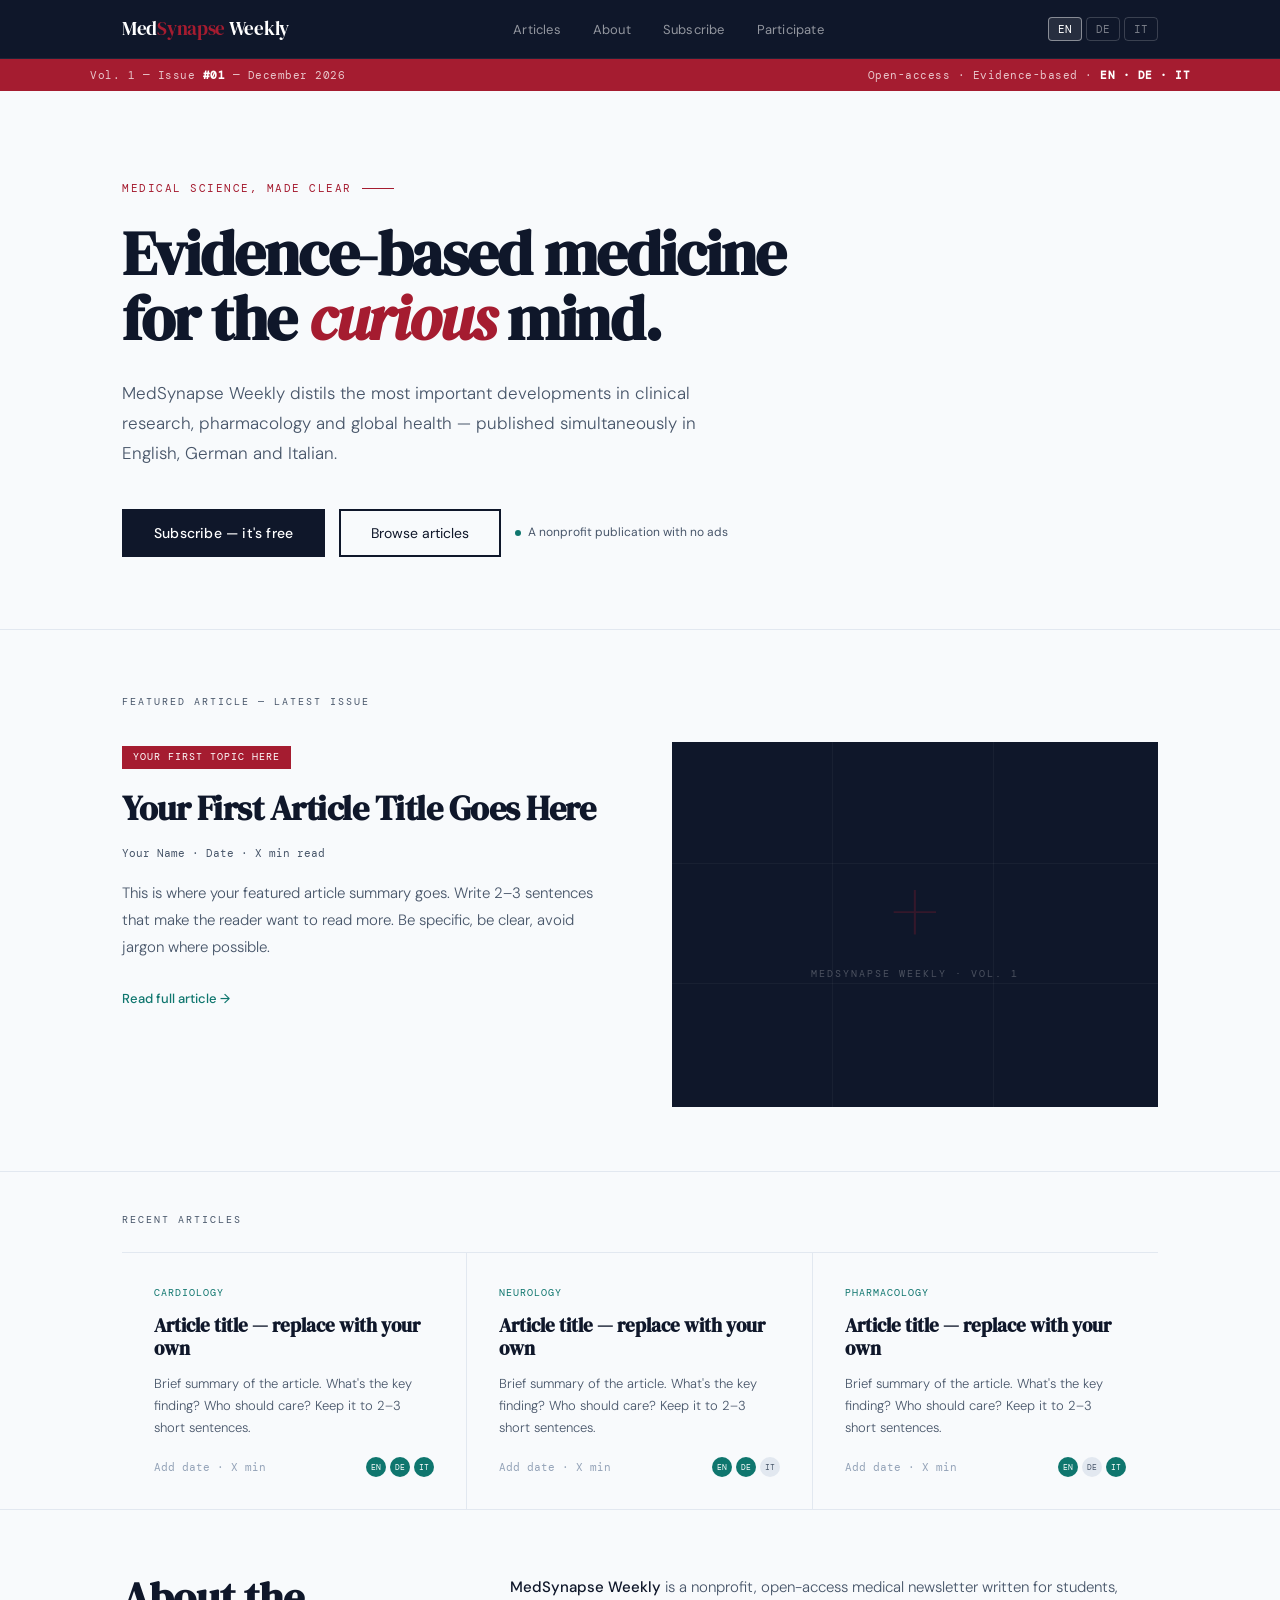
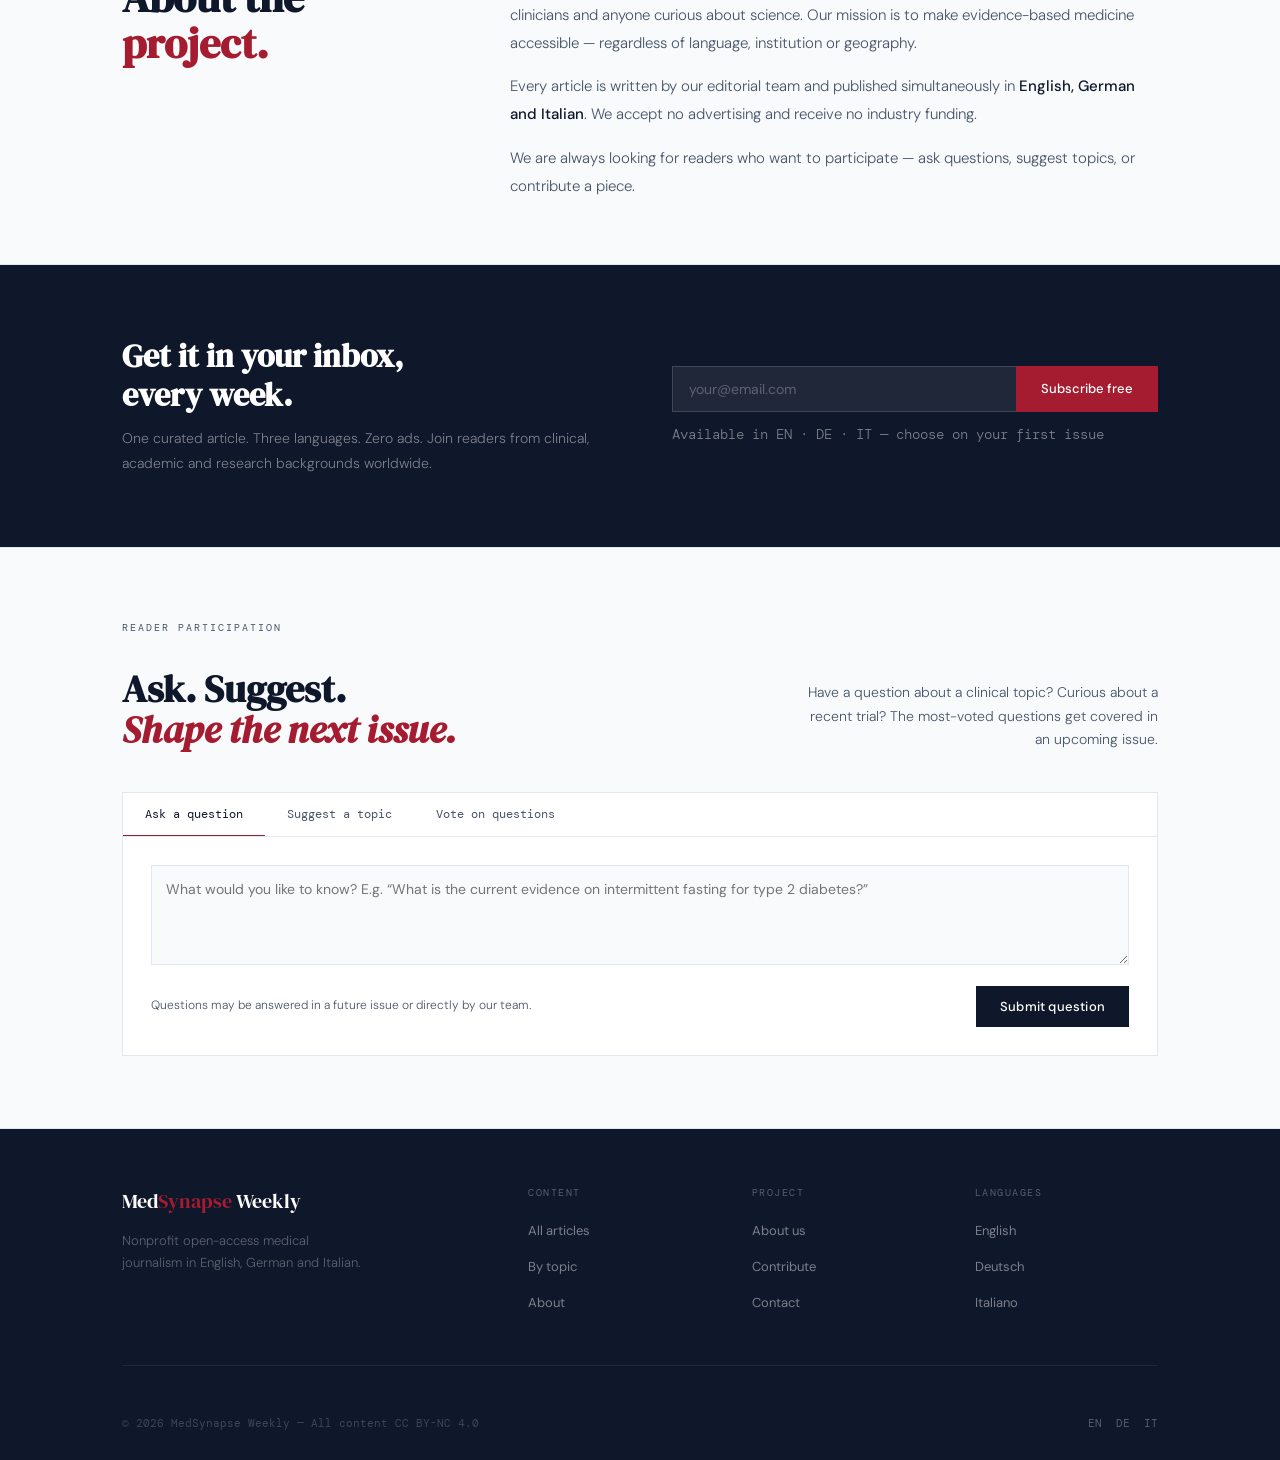
==== index.html @ 088abda3 "Add files via upload" ====
<!DOCTYPE html>
<html lang="en">
<head>
  <meta charset="UTF-8" />
  <meta name="viewport" content="width=device-width, initial-scale=1.0" />
  <meta name="description" content="MedSynapse Weekly — open-access medical newsletter in English, German and Italian." />
  <title>MedSynapse Weekly</title>
  <link rel="preconnect" href="https://fonts.googleapis.com" />
  <link rel="preconnect" href="https://fonts.gstatic.com" crossorigin />
  <link href="https://fonts.googleapis.com/css2?family=DM+Serif+Display:ital@0;1&family=DM+Sans:opsz,wght@9..40,300;9..40,400;9..40,500&family=DM+Mono:wght@400;500&display=swap" rel="stylesheet" />
  <style>
    /* ── RESET & TOKENS ── */
    *, *::before, *::after { box-sizing: border-box; margin: 0; padding: 0; }
    :root {
      --red:      #A51C30;
      --red-dark: #7d1424;
      --navy:     #0F172A;
      --navy2:    #1e293b;
      --slate:    #475569;
      --off:      #F8FAFC;
      --border:   #E2E8F0;
      --teal:     #0F766E;
      --teal2:    #0d9488;
      --mono:     'DM Mono', monospace;
      --serif:    'DM Serif Display', Georgia, serif;
      --sans:     'DM Sans', system-ui, sans-serif;
    }
    html { scroll-behavior: smooth; }
    body {
      font-family: var(--sans);
      background: var(--off);
      color: var(--navy);
      font-size: 16px;
      line-height: 1.65;
      -webkit-font-smoothing: antialiased;
    }
    a { color: inherit; text-decoration: none; }
    img { display: block; max-width: 100%; }
    button { font-family: var(--sans); cursor: pointer; }

    /* ── UTILITIES ── */
    .mono { font-family: var(--mono); }
    .container { max-width: 1100px; margin: 0 auto; padding: 0 2rem; }
    .section-label {
      font-family: var(--mono);
      font-size: 10px;
      letter-spacing: 2px;
      text-transform: uppercase;
      color: var(--slate);
      margin-bottom: 2rem;
    }
    .sr-only {
      position: absolute; width: 1px; height: 1px;
      overflow: hidden; clip: rect(0,0,0,0);
    }

    /* ── NAVIGATION ── */
    .nav {
      background: var(--navy);
      position: sticky;
      top: 0;
      z-index: 200;
      border-bottom: 1px solid rgba(255,255,255,0.06);
    }
    .nav-inner {
      display: flex;
      align-items: center;
      justify-content: space-between;
      height: 58px;
      max-width: 1100px;
      margin: 0 auto;
      padding: 0 2rem;
      gap: 1.5rem;
    }
    .logo {
      font-family: var(--serif);
      font-size: 19px;
      color: #fff;
      white-space: nowrap;
      letter-spacing: -0.3px;
    }
    .logo span { color: var(--red); }
    .nav-links {
      display: flex;
      list-style: none;
      gap: 2rem;
      flex: 1;
      justify-content: center;
    }
    .nav-links a {
      color: rgba(255,255,255,0.55);
      font-size: 13px;
      letter-spacing: 0.2px;
      transition: color 0.15s;
    }
    .nav-links a:hover { color: #fff; }
    .lang-switcher { display: flex; gap: 4px; }
    .lang-btn {
      background: transparent;
      border: 1px solid rgba(255,255,255,0.18);
      color: rgba(255,255,255,0.45);
      font-family: var(--mono);
      font-size: 11px;
      padding: 4px 9px;
      border-radius: 4px;
      transition: all 0.15s;
    }
    .lang-btn:hover, .lang-btn.active {
      background: rgba(255,255,255,0.1);
      border-color: rgba(255,255,255,0.45);
      color: #fff;
    }
    /* mobile menu toggle */
    .nav-toggle {
      display: none;
      background: transparent;
      border: none;
      width: 28px;
      height: 28px;
      flex-direction: column;
      justify-content: center;
      gap: 5px;
      padding: 0;
    }
    .nav-toggle span {
      display: block;
      width: 100%;
      height: 1.5px;
      background: rgba(255,255,255,0.7);
      border-radius: 1px;
      transition: all 0.2s;
    }

    /* ── ISSUE BAR ── */
    .issue-bar {
      background: var(--red);
      padding: 7px 2rem;
    }
    .issue-bar-inner {
      max-width: 1100px;
      margin: 0 auto;
      display: flex;
      align-items: center;
      justify-content: space-between;
      flex-wrap: wrap;
      gap: 4px;
    }
    .issue-bar span {
      font-family: var(--mono);
      font-size: 11px;
      color: rgba(255,255,255,0.75);
      letter-spacing: 0.5px;
    }
    .issue-bar strong { color: #fff; }

    /* ── HERO ── */
    .hero {
      padding: 5.5rem 0 4.5rem;
      border-bottom: 1px solid var(--border);
    }
    .hero-kicker {
      font-family: var(--mono);
      font-size: 11px;
      letter-spacing: 1.5px;
      text-transform: uppercase;
      color: var(--red);
      margin-bottom: 1.5rem;
      display: flex;
      align-items: center;
      gap: 10px;
    }
    .hero-kicker::after {
      content: '';
      display: inline-block;
      width: 32px;
      height: 1px;
      background: var(--red);
    }
    .hero h1 {
      font-family: var(--serif);
      font-size: clamp(40px, 5.5vw, 62px);
      line-height: 1.05;
      letter-spacing: -1.5px;
      color: var(--navy);
      max-width: 780px;
      margin-bottom: 1.75rem;
    }
    .hero h1 em { color: var(--red); font-style: italic; }
    .hero-sub {
      font-size: 17px;
      color: var(--slate);
      max-width: 580px;
      line-height: 1.75;
      font-weight: 300;
      margin-bottom: 2.5rem;
    }
    .hero-actions {
      display: flex;
      align-items: center;
      gap: 14px;
      flex-wrap: wrap;
    }
    .btn-primary {
      background: var(--navy);
      color: #fff;
      border: 2px solid var(--navy);
      padding: 13px 30px;
      font-size: 14px;
      font-weight: 500;
      letter-spacing: 0.2px;
      transition: background 0.15s, border-color 0.15s;
      border-radius: 0;
    }
    .btn-primary:hover { background: var(--navy2); border-color: var(--navy2); }
    .btn-ghost {
      background: transparent;
      color: var(--navy);
      border: 2px solid var(--navy);
      padding: 13px 30px;
      font-size: 14px;
      font-weight: 400;
      transition: all 0.15s;
      border-radius: 0;
    }
    .btn-ghost:hover { background: var(--navy); color: #fff; }
    .hero-stat {
      font-size: 12px;
      color: var(--slate);
      display: flex;
      align-items: center;
      gap: 7px;
    }
    .dot {
      width: 6px; height: 6px;
      border-radius: 50%;
      background: var(--teal);
      display: inline-block;
      flex-shrink: 0;
    }

    /* ── FEATURED ARTICLE ── */
    .featured-section {
      padding: 4rem 0;
      border-bottom: 1px solid var(--border);
    }
    .featured-grid {
      display: grid;
      grid-template-columns: 1fr 1fr;
      gap: 4rem;
      align-items: start;
    }
    .featured-tag {
      display: inline-block;
      background: var(--red);
      color: #fff;
      font-family: var(--mono);
      font-size: 10px;
      letter-spacing: 1px;
      text-transform: uppercase;
      padding: 3px 11px;
      margin-bottom: 1.25rem;
    }
    .featured-grid h2 {
      font-family: var(--serif);
      font-size: clamp(24px, 3vw, 34px);
      line-height: 1.15;
      letter-spacing: -0.5px;
      color: var(--navy);
      margin-bottom: 1rem;
    }
    .article-meta {
      font-family: var(--mono);
      font-size: 11px;
      color: var(--slate);
      margin-bottom: 1.1rem;
    }
    .article-excerpt {
      font-size: 15px;
      color: var(--slate);
      line-height: 1.8;
      font-weight: 300;
      margin-bottom: 1.5rem;
    }
    .read-link {
      color: var(--teal);
      font-size: 13px;
      font-weight: 500;
      display: inline-flex;
      align-items: center;
      gap: 6px;
      transition: gap 0.15s;
    }
    .read-link:hover { gap: 10px; }
    .featured-visual {
      background: var(--navy);
      aspect-ratio: 4 / 3;
      display: flex;
      align-items: center;
      justify-content: center;
      position: relative;
      overflow: hidden;
    }
    .featured-visual-grid-line {
      position: absolute;
      background: rgba(255,255,255,0.04);
    }
    .featured-visual-icon {
      font-family: var(--serif);
      font-size: 88px;
      color: rgba(165,28,48,0.25);
      line-height: 1;
      position: relative;
      z-index: 1;
      text-align: center;
    }
    .featured-visual-label {
      font-family: var(--mono);
      font-size: 10px;
      color: rgba(255,255,255,0.25);
      letter-spacing: 2px;
      text-transform: uppercase;
      text-align: center;
      margin-top: 0.75rem;
      position: relative;
      z-index: 1;
    }

    /* ── ARTICLE GRID ── */
    .articles-section {
      border-bottom: 1px solid var(--border);
    }
    .articles-section-header {
      padding: 2.5rem 0 1.5rem;
      border-bottom: 1px solid var(--border);
    }
    .articles-grid {
      display: grid;
      grid-template-columns: repeat(3, 1fr);
    }
    .article-card {
      padding: 2rem;
      border-right: 1px solid var(--border);
      border-bottom: 1px solid var(--border);
      transition: background 0.15s;
    }
    .article-card:nth-child(3n) { border-right: none; }
    .article-card:nth-last-child(-n+3) { border-bottom: none; }
    .article-card:hover { background: #fff; }
    .card-tag {
      font-family: var(--mono);
      font-size: 10px;
      letter-spacing: 1px;
      text-transform: uppercase;
      color: var(--teal);
      margin-bottom: 0.75rem;
    }
    .card-title {
      font-family: var(--serif);
      font-size: 19px;
      line-height: 1.25;
      color: var(--navy);
      margin-bottom: 0.75rem;
    }
    .card-excerpt {
      font-size: 13px;
      color: var(--slate);
      line-height: 1.7;
      font-weight: 300;
      margin-bottom: 1.1rem;
    }
    .card-footer {
      display: flex;
      justify-content: space-between;
      align-items: center;
    }
    .card-date {
      font-family: var(--mono);
      font-size: 11px;
      color: #94a3b8;
    }
    .lang-pips { display: flex; gap: 4px; }
    .pip {
      width: 20px; height: 20px;
      border-radius: 50%;
      background: var(--border);
      display: flex;
      align-items: center;
      justify-content: center;
      font-family: var(--mono);
      font-size: 8px;
      color: var(--slate);
    }
    .pip.on { background: var(--teal); color: #fff; }

    /* ── ABOUT STRIP ── */
    .about-section {
      padding: 4rem 0;
      border-bottom: 1px solid var(--border);
    }
    .about-grid {
      display: grid;
      grid-template-columns: 1fr 2fr;
      gap: 4rem;
      align-items: start;
    }
    .about-heading {
      font-family: var(--serif);
      font-size: clamp(28px, 3.5vw, 42px);
      line-height: 1.1;
      color: var(--navy);
    }
    .about-heading span { color: var(--red); display: block; }
    .about-body p {
      font-size: 15px;
      color: var(--slate);
      line-height: 1.85;
      font-weight: 300;
      margin-bottom: 1rem;
    }
    .about-body p:last-child { margin-bottom: 0; }
    .about-body strong { color: var(--navy); font-weight: 500; }

    /* ── SUBSCRIBE ── */
    .subscribe-section {
      background: var(--navy);
      padding: 4.5rem 0;
      border-bottom: 1px solid var(--border);
    }
    .subscribe-grid {
      display: grid;
      grid-template-columns: 1fr 1fr;
      gap: 4rem;
      align-items: center;
    }
    .subscribe-section h3 {
      font-family: var(--serif);
      font-size: clamp(24px, 3vw, 32px);
      color: #fff;
      line-height: 1.2;
      margin-bottom: 0.75rem;
    }
    .subscribe-section p {
      font-size: 14px;
      color: rgba(255,255,255,0.45);
      font-weight: 300;
      line-height: 1.75;
    }
    .sub-form { display: flex; }
    .sub-input {
      flex: 1;
      padding: 13px 16px;
      background: rgba(255,255,255,0.07);
      border: 1px solid rgba(255,255,255,0.15);
      border-right: none;
      color: #fff;
      font-family: var(--sans);
      font-size: 14px;
      outline: none;
      border-radius: 0;
      transition: border-color 0.15s;
    }
    .sub-input::placeholder { color: rgba(255,255,255,0.28); }
    .sub-input:focus { border-color: rgba(255,255,255,0.4); }
    .sub-btn {
      background: var(--red);
      border: 1px solid var(--red);
      color: #fff;
      padding: 13px 24px;
      font-size: 13px;
      font-weight: 500;
      white-space: nowrap;
      transition: background 0.15s;
      border-radius: 0;
    }
    .sub-btn:hover { background: var(--red-dark); border-color: var(--red-dark); }
    .sub-note {
      margin-top: 10px;
      font-family: var(--mono);
      font-size: 11px;
      color: rgba(255,255,255,0.28);
    }

    /* ── AMA SECTION ── */
    .ama-section {
      padding: 4.5rem 0;
      border-bottom: 1px solid var(--border);
    }
    .ama-header {
      display: flex;
      justify-content: space-between;
      align-items: flex-end;
      margin-bottom: 2.5rem;
      gap: 2rem;
      flex-wrap: wrap;
    }
    .ama-heading {
      font-family: var(--serif);
      font-size: clamp(28px, 3.5vw, 38px);
      line-height: 1.1;
      color: var(--navy);
    }
    .ama-heading span { color: var(--red); font-style: italic; }
    .ama-sub {
      font-size: 14px;
      color: var(--slate);
      max-width: 360px;
      font-weight: 300;
      line-height: 1.7;
      text-align: right;
    }
    .ama-box {
      border: 1px solid var(--border);
      background: #fff;
    }
    .ama-tabs {
      display: flex;
      border-bottom: 1px solid var(--border);
      overflow-x: auto;
    }
    .ama-tab {
      background: transparent;
      border: none;
      border-bottom: 2px solid transparent;
      padding: 13px 22px;
      font-family: var(--mono);
      font-size: 12px;
      color: var(--slate);
      cursor: pointer;
      white-space: nowrap;
      margin-bottom: -1px;
      transition: all 0.15s;
    }
    .ama-tab:hover { color: var(--navy); }
    .ama-tab.active { color: var(--navy); border-bottom-color: var(--red); }
    .ama-panel { display: none; padding: 1.75rem; }
    .ama-panel.active { display: block; }
    .ama-textarea {
      width: 100%;
      min-height: 100px;
      padding: 12px 14px;
      font-family: var(--sans);
      font-size: 14px;
      color: var(--navy);
      background: var(--off);
      border: 1px solid var(--border);
      resize: vertical;
      outline: none;
      line-height: 1.65;
      border-radius: 0;
      transition: border-color 0.15s;
    }
    .ama-textarea:focus { border-color: #94a3b8; }
    .ama-row {
      display: flex;
      justify-content: space-between;
      align-items: center;
      margin-top: 12px;
      gap: 12px;
      flex-wrap: wrap;
    }
    .ama-hint { font-size: 12px; color: var(--slate); font-weight: 300; }
    .questions-list { margin-top: 0; }
    .q-item {
      display: flex;
      gap: 12px;
      padding: 12px 0;
      border-bottom: 1px solid var(--border);
      align-items: flex-start;
    }
    .q-item:last-child { border-bottom: none; }
    .q-quote {
      font-family: var(--serif);
      font-size: 28px;
      color: var(--border);
      line-height: 1;
      flex-shrink: 0;
      margin-top: 2px;
    }
    .q-body { flex: 1; }
    .q-text { font-size: 14px; color: var(--navy); line-height: 1.55; }
    .q-meta { font-family: var(--mono); font-size: 11px; color: #94a3b8; margin-top: 3px; }
    .vote-btn {
      display: flex;
      align-items: center;
      gap: 5px;
      font-family: var(--mono);
      font-size: 11px;
      color: var(--slate);
      border: 1px solid var(--border);
      background: transparent;
      padding: 4px 10px;
      flex-shrink: 0;
      transition: all 0.15s;
      border-radius: 0;
    }
    .vote-btn:hover { border-color: var(--teal); color: var(--teal); }
    .vote-btn.voted { border-color: var(--teal); color: var(--teal); background: #f0fdfa; }

    /* ── FOOTER ── */
    footer {
      background: var(--navy);
      padding: 3.5rem 0 1.75rem;
    }
    .footer-grid {
      display: grid;
      grid-template-columns: 2fr 1fr 1fr 1fr;
      gap: 2.5rem;
      margin-bottom: 3rem;
      padding-bottom: 2.5rem;
      border-bottom: 1px solid rgba(255,255,255,0.07);
    }
    .footer-brand {
      font-family: var(--serif);
      font-size: 20px;
      color: #fff;
      margin-bottom: 0.75rem;
    }
    .footer-brand span { color: var(--red); }
    .footer-tagline {
      font-size: 13px;
      color: rgba(255,255,255,0.32);
      font-weight: 300;
      line-height: 1.7;
      max-width: 240px;
    }
    .footer-col-title {
      font-family: var(--mono);
      font-size: 10px;
      letter-spacing: 1.5px;
      text-transform: uppercase;
      color: rgba(255,255,255,0.3);
      margin-bottom: 1rem;
    }
    .footer-links { list-style: none; }
    .footer-links li { margin-bottom: 0.6rem; }
    .footer-links a {
      font-size: 13px;
      color: rgba(255,255,255,0.45);
      transition: color 0.15s;
    }
    .footer-links a:hover { color: #fff; }
    .footer-bottom {
      display: flex;
      justify-content: space-between;
      align-items: center;
      font-family: var(--mono);
      font-size: 11px;
      color: rgba(255,255,255,0.2);
      flex-wrap: wrap;
      gap: 8px;
    }
    .footer-langs { display: flex; gap: 14px; }
    .footer-langs a { color: rgba(255,255,255,0.3); transition: color 0.15s; }
    .footer-langs a:hover { color: #fff; }

    /* ── SUCCESS MESSAGES ── */
    .success-msg {
      display: none;
      font-size: 13px;
      color: var(--teal2);
      margin-top: 8px;
      font-family: var(--mono);
    }

    /* ── RESPONSIVE ── */
    @media (max-width: 860px) {
      .nav-links { display: none; }
      .nav-links.open {
        display: flex;
        flex-direction: column;
        position: absolute;
        top: 58px; left: 0; right: 0;
        background: var(--navy);
        padding: 1.5rem 2rem;
        gap: 1.25rem;
        border-top: 1px solid rgba(255,255,255,0.08);
        z-index: 199;
      }
      .nav-toggle { display: flex; }
      .featured-grid, .subscribe-grid, .about-grid { grid-template-columns: 1fr; gap: 2rem; }
      .featured-visual { aspect-ratio: 16/9; }
      .articles-grid { grid-template-columns: 1fr; }
      .article-card { border-right: none; }
      .article-card:nth-last-child(-n+3) { border-bottom: 1px solid var(--border); }
      .article-card:last-child { border-bottom: none; }
      .footer-grid { grid-template-columns: 1fr 1fr; }
      .ama-sub { text-align: left; max-width: 100%; }
    }
    @media (max-width: 560px) {
      .hero { padding: 3.5rem 0 3rem; }
      .footer-grid { grid-template-columns: 1fr; }
      .sub-form { flex-direction: column; }
      .sub-input { border-right: 1px solid rgba(255,255,255,0.15); border-bottom: none; }
    }
  </style>
</head>
<body>

  <!-- ══ NAV ══ -->
  <nav class="nav" role="navigation" aria-label="Main navigation">
    <div class="nav-inner">
      <a href="/" class="logo" aria-label="MedSynapse Weekly home">Med<span>Synapse</span> Weekly</a>
      <ul class="nav-links" id="nav-links" role="list">
        <li><a href="#articles">Articles</a></li>
        <li><a href="#about">About</a></li>
        <li><a href="#subscribe">Subscribe</a></li>
        <li><a href="#ama">Participate</a></li>
      </ul>
      <div class="lang-switcher" role="group" aria-label="Language selector">
        <button class="lang-btn active" onclick="setLang('en', this)" aria-pressed="true">EN</button>
        <button class="lang-btn" onclick="setLang('de', this)" aria-pressed="false">DE</button>
        <button class="lang-btn" onclick="setLang('it', this)" aria-pressed="false">IT</button>
      </div>
      <button class="nav-toggle" onclick="toggleNav()" aria-label="Toggle menu" aria-expanded="false" id="nav-toggle">
        <span></span><span></span><span></span>
      </button>
    </div>
  </nav>

  <!-- ══ ISSUE BAR ══ -->
  <div class="issue-bar" role="banner">
    <div class="issue-bar-inner">
      <span>Vol. 1 — Issue <strong>#01</strong> — <span id="issue-date">2026</span></span>
      <span>Open-access · Evidence-based · <strong>EN · DE · IT</strong></span>
    </div>
  </div>

  <!-- ══ HERO ══ -->
  <section class="hero">
    <div class="container">
      <p class="hero-kicker mono">Medical science, made clear</p>
      <h1>Evidence-based medicine<br>for the <em>curious</em> mind.</h1>
      <p class="hero-sub">MedSynapse Weekly distils the most important developments in clinical research, pharmacology and global health — published simultaneously in English, German and Italian.</p>
      <div class="hero-actions">
        <button class="btn-primary" onclick="document.getElementById('subscribe').scrollIntoView({behavior:'smooth'})">Subscribe — it's free</button>
        <button class="btn-ghost" onclick="document.getElementById('articles').scrollIntoView({behavior:'smooth'})">Browse articles</button>
        <span class="hero-stat"><span class="dot"></span> A nonprofit publication with no ads</span>
      </div>
    </div>
  </section>

  <!-- ══ FEATURED ARTICLE ══ -->
  <section class="featured-section">
    <div class="container">
      <p class="section-label">Featured article — latest issue</p>
      <div class="featured-grid">
        <div>
          <span class="featured-tag">Your first topic here</span>
          <h2>Your First Article Title Goes Here</h2>
          <p class="article-meta">Your Name · Date · X min read</p>
          <p class="article-excerpt">This is where your featured article summary goes. Write 2–3 sentences that make the reader want to read more. Be specific, be clear, avoid jargon where possible.</p>
          <a href="#" class="read-link">Read full article →</a>
        </div>
        <div class="featured-visual" role="img" aria-label="Featured article illustration">
          <div class="featured-visual-grid-line" style="top:0;left:33%;width:1px;height:100%;"></div>
          <div class="featured-visual-grid-line" style="top:0;left:66%;width:1px;height:100%;"></div>
          <div class="featured-visual-grid-line" style="top:33%;left:0;width:100%;height:1px;"></div>
          <div class="featured-visual-grid-line" style="top:66%;left:0;width:100%;height:1px;"></div>
          <div>
            <div class="featured-visual-icon">+</div>
            <div class="featured-visual-label">MedSynapse Weekly · Vol. 1</div>
          </div>
        </div>
      </div>
    </div>
  </section>

  <!-- ══ ARTICLES GRID ══ -->
  <section class="articles-section" id="articles">
    <div class="container">
      <div class="articles-section-header">
        <p class="section-label" style="margin-bottom:0;">Recent articles</p>
      </div>
    </div>
    <div style="max-width:1100px; margin:0 auto; padding:0 2rem;">
      <div class="articles-grid">

        <article class="article-card">
          <p class="card-tag">Cardiology</p>
          <h3 class="card-title">Article title — replace with your own</h3>
          <p class="card-excerpt">Brief summary of the article. What's the key finding? Who should care? Keep it to 2–3 short sentences.</p>
          <div class="card-footer">
            <span class="card-date mono">Add date · X min</span>
            <div class="lang-pips" aria-label="Available languages">
              <div class="pip on" title="English">EN</div>
              <div class="pip on" title="German">DE</div>
              <div class="pip on" title="Italian">IT</div>
            </div>
          </div>
        </article>

        <article class="article-card">
          <p class="card-tag">Neurology</p>
          <h3 class="card-title">Article title — replace with your own</h3>
          <p class="card-excerpt">Brief summary of the article. What's the key finding? Who should care? Keep it to 2–3 short sentences.</p>
          <div class="card-footer">
            <span class="card-date mono">Add date · X min</span>
            <div class="lang-pips" aria-label="Available languages">
              <div class="pip on" title="English">EN</div>
              <div class="pip on" title="German">DE</div>
              <div class="pip" title="Italian">IT</div>
            </div>
          </div>
        </article>

        <article class="article-card">
          <p class="card-tag">Pharmacology</p>
          <h3 class="card-title">Article title — replace with your own</h3>
          <p class="card-excerpt">Brief summary of the article. What's the key finding? Who should care? Keep it to 2–3 short sentences.</p>
          <div class="card-footer">
            <span class="card-date mono">Add date · X min</span>
            <div class="lang-pips" aria-label="Available languages">
              <div class="pip on" title="English">EN</div>
              <div class="pip" title="German">DE</div>
              <div class="pip on" title="Italian">IT</div>
            </div>
          </div>
        </article>

      </div>
    </div>
  </section>

  <!-- ══ ABOUT ══ -->
  <section class="about-section" id="about">
    <div class="container">
      <div class="about-grid">
        <div>
          <h2 class="about-heading">About the<span>project.</span></h2>
        </div>
        <div class="about-body">
          <p><strong>MedSynapse Weekly</strong> is a nonprofit, open-access medical newsletter written for students, clinicians and anyone curious about science. Our mission is to make evidence-based medicine accessible — regardless of language, institution or geography.</p>
          <p>Every article is written by our editorial team and published simultaneously in <strong>English, German and Italian</strong>. We accept no advertising and receive no industry funding.</p>
          <p>We are always looking for readers who want to participate — ask questions, suggest topics, or contribute a piece.</p>
        </div>
      </div>
    </div>
  </section>

  <!-- ══ SUBSCRIBE ══ -->
  <section class="subscribe-section" id="subscribe">
    <div class="container">
      <div class="subscribe-grid">
        <div>
          <h3>Get it in your inbox,<br>every week.</h3>
          <p>One curated article. Three languages. Zero ads. Join readers from clinical, academic and research backgrounds worldwide.</p>
        </div>
        <div>
          <div class="sub-form">
            <input class="sub-input" type="email" id="sub-email" placeholder="your@email.com" aria-label="Email address" />
            <button class="sub-btn" onclick="handleSubscribe()">Subscribe free</button>
          </div>
          <p class="sub-note" id="sub-note">Available in EN · DE · IT — choose on your first issue</p>
          <p class="success-msg" id="sub-success">✓ Subscribed. Your first issue is on its way.</p>
        </div>
      </div>
    </div>
  </section>

  <!-- ══ AMA SECTION ══ -->
  <section class="ama-section" id="ama">
    <div class="container">
      <div class="ama-header">
        <div>
          <p class="section-label">Reader participation</p>
          <h2 class="ama-heading">Ask. Suggest.<br><span>Shape the next issue.</span></h2>
        </div>
        <p class="ama-sub">Have a question about a clinical topic? Curious about a recent trial? The most-voted questions get covered in an upcoming issue.</p>
      </div>

      <div class="ama-box" role="tabpanel">
        <div class="ama-tabs" role="tablist">
          <button class="ama-tab active" role="tab" aria-selected="true" onclick="switchTab('ask', this)">Ask a question</button>
          <button class="ama-tab" role="tab" aria-selected="false" onclick="switchTab('suggest', this)">Suggest a topic</button>
          <button class="ama-tab" role="tab" aria-selected="false" onclick="switchTab('vote', this)">Vote on questions</button>
        </div>

        <div class="ama-panel active" id="panel-ask">
          <textarea class="ama-textarea" id="ama-q" placeholder="What would you like to know? E.g. &ldquo;What is the current evidence on intermittent fasting for type 2 diabetes?&rdquo;" aria-label="Your question"></textarea>
          <div class="ama-row">
            <p class="ama-hint" id="ask-hint">Questions may be answered in a future issue or directly by our team.</p>
            <button class="btn-primary" style="padding:10px 22px;font-size:13px;" onclick="handleAMA()">Submit question</button>
          </div>
        </div>

        <div class="ama-panel" id="panel-suggest">
          <textarea class="ama-textarea" placeholder="Suggest a topic or a study you'd like us to cover. E.g. &ldquo;Any Phase III results on GLP-1 drugs for NAFLD?&rdquo;" aria-label="Topic suggestion"></textarea>
          <div class="ama-row">
            <p class="ama-hint">We cover reader-suggested topics every 4–6 weeks.</p>
            <button class="btn-primary" style="padding:10px 22px;font-size:13px;">Submit suggestion</button>
          </div>
        </div>

        <div class="ama-panel" id="panel-vote">
          <div class="questions-list" id="questions-list">
            <!-- questions injected by JS -->
          </div>
        </div>
      </div>
    </div>
  </section>

  <!-- ══ FOOTER ══ -->
  <footer>
    <div class="container">
      <div class="footer-grid">
        <div>
          <div class="footer-brand">Med<span>Synapse</span> Weekly</div>
          <p class="footer-tagline">Nonprofit open-access medical journalism in English, German and Italian.</p>
        </div>
        <div>
          <p class="footer-col-title">Content</p>
          <ul class="footer-links">
            <li><a href="#articles">All articles</a></li>
            <li><a href="#articles">By topic</a></li>
            <li><a href="#about">About</a></li>
          </ul>
        </div>
        <div>
          <p class="footer-col-title">Project</p>
          <ul class="footer-links">
            <li><a href="#about">About us</a></li>
            <li><a href="#ama">Contribute</a></li>
            <li><a href="#subscribe">Contact</a></li>
          </ul>
        </div>
        <div>
          <p class="footer-col-title">Languages</p>
          <ul class="footer-links">
            <li><a href="#" onclick="setLangByCode('en')">English</a></li>
            <li><a href="#" onclick="setLangByCode('de')">Deutsch</a></li>
            <li><a href="#" onclick="setLangByCode('it')">Italiano</a></li>
          </ul>
        </div>
      </div>
      <div class="footer-bottom">
        <span>&copy; <span id="yr"></span> MedSynapse Weekly — All content CC BY-NC 4.0</span>
        <div class="footer-langs">
          <a href="#" onclick="setLangByCode('en')">EN</a>
          <a href="#" onclick="setLangByCode('de')">DE</a>
          <a href="#" onclick="setLangByCode('it')">IT</a>
        </div>
      </div>
    </div>
  </footer>

  <script>
    // ── year & date ──
    const now = new Date();
    document.getElementById('yr').textContent = now.getFullYear();
    document.getElementById('issue-date').textContent = now.toLocaleDateString('en-GB', {month:'long', year:'numeric'});

    // ── nav toggle ──
    function toggleNav() {
      const links = document.getElementById('nav-links');
      const toggle = document.getElementById('nav-toggle');
      const open = links.classList.toggle('open');
      toggle.setAttribute('aria-expanded', open);
    }

    // ── language switcher ──
    const strings = {
      en: {
        kicker: 'Medical science, made clear',
        h1: 'Evidence-based medicine<br>for the <em>curious</em> mind.',
        sub: 'MedSynapse Weekly distils the most important developments in clinical research, pharmacology and global health — published simultaneously in English, German and Italian.',
        sub_cta: "Subscribe — it's free",
        browse: 'Browse articles',
      },
      de: {
        kicker: 'Medizinische Wissenschaft, verständlich erklärt',
        h1: 'Evidenzbasierte Medizin<br>für den <em>neugierigen</em> Geist.',
        sub: 'MedSynapse Weekly fasst die wichtigsten Entwicklungen in der klinischen Forschung, Pharmakologie und globalen Gesundheit zusammen — gleichzeitig auf Englisch, Deutsch und Italienisch.',
        sub_cta: 'Kostenlos abonnieren',
        browse: 'Artikel durchsuchen',
      },
      it: {
        kicker: 'Scienza medica, resa accessibile',
        h1: 'Medicina basata sull\'evidenza<br>per la mente <em>curiosa</em>.',
        sub: 'MedSynapse Weekly sintetizza i più importanti sviluppi nella ricerca clinica, farmacologia e salute globale — pubblicato simultaneamente in inglese, tedesco e italiano.',
        sub_cta: 'Abbonati — è gratis',
        browse: 'Sfoglia gli articoli',
      }
    };

    function setLang(code, btn) {
      document.querySelectorAll('.lang-btn').forEach(b => { b.classList.remove('active'); b.setAttribute('aria-pressed','false'); });
      btn.classList.add('active'); btn.setAttribute('aria-pressed','true');
      applyLang(code);
    }
    function setLangByCode(code) {
      const btn = [...document.querySelectorAll('.lang-btn')].find(b => b.textContent.toLowerCase() === code);
      if (btn) setLang(code, btn);
      return false;
    }
    function applyLang(code) {
      const s = strings[code];
      if (!s) return;
      document.querySelector('.hero-kicker').firstChild.textContent = s.kicker;
      document.querySelector('.hero h1').innerHTML = s.h1;
      document.querySelector('.hero-sub').textContent = s.sub;
      document.querySelectorAll('.btn-primary')[0].textContent = s.sub_cta;
      document.querySelectorAll('.btn-ghost')[0].textContent = s.browse;
    }

    // ── subscribe ──
    function handleSubscribe() {
      const email = document.getElementById('sub-email').value.trim();
      const note = document.getElementById('sub-note');
      const success = document.getElementById('sub-success');
      if (email && email.includes('@') && email.includes('.')) {
        note.style.display = 'none';
        success.style.display = 'block';
        document.getElementById('sub-email').value = '';
      } else {
        note.textContent = 'Please enter a valid email address.';
        note.style.color = '#fca5a5';
      }
    }

    // ── AMA tabs ──
    function switchTab(name, btn) {
      document.querySelectorAll('.ama-tab').forEach(t => { t.classList.remove('active'); t.setAttribute('aria-selected','false'); });
      document.querySelectorAll('.ama-panel').forEach(p => p.classList.remove('active'));
      btn.classList.add('active'); btn.setAttribute('aria-selected','true');
      document.getElementById('panel-' + name).classList.add('active');
    }

    // ── AMA submit ──
    function handleAMA() {
      const q = document.getElementById('ama-q').value.trim();
      const hint = document.getElementById('ask-hint');
      if (q.length > 8) {
        document.getElementById('ama-q').value = '';
        hint.textContent = '✓ Question submitted — thank you! We may feature it in an upcoming issue.';
        hint.style.color = 'var(--teal)';
        setTimeout(() => { hint.textContent = 'Questions may be answered in a future issue or directly by our team.'; hint.style.color = ''; }, 5000);
      } else {
        hint.textContent = 'Please write at least a sentence.';
        hint.style.color = '#ef4444';
      }
    }

    // ── vote questions ──
    const sampleQuestions = [
      { text: 'What does the latest evidence say about GLP-1 drugs for non-alcoholic fatty liver disease?', meta: 'Reader question · Endocrinology', votes: 18 },
      { text: 'Is there a meaningful difference between mRNA and protein-subunit COVID vaccines in immunocompromised patients?', meta: 'Reader question · Immunology', votes: 14 },
      { text: 'What does current research say about long-term antibiotics for Lyme disease?', meta: 'Reader question · Infectious Disease', votes: 11 },
    ];
    const votedSet = new Set();

    function renderQuestions() {
      const list = document.getElementById('questions-list');
      list.innerHTML = sampleQuestions.map((q, i) => `
        <div class="q-item">
          <div class="q-quote" aria-hidden="true">&ldquo;</div>
          <div class="q-body">
            <p class="q-text">${q.text}</p>
            <p class="q-meta">${q.meta}</p>
          </div>
          <button class="vote-btn ${votedSet.has(i) ? 'voted' : ''}" onclick="vote(${i})" aria-label="Upvote this question">
            &#9650; <span id="votes-${i}">${q.votes}</span>
          </button>
        </div>
      `).join('');
    }

    function vote(i) {
      if (votedSet.has(i)) { votedSet.delete(i); sampleQuestions[i].votes--; }
      else { votedSet.add(i); sampleQuestions[i].votes++; }
      renderQuestions();
    }

    renderQuestions();
  </script>
</body>
</html>
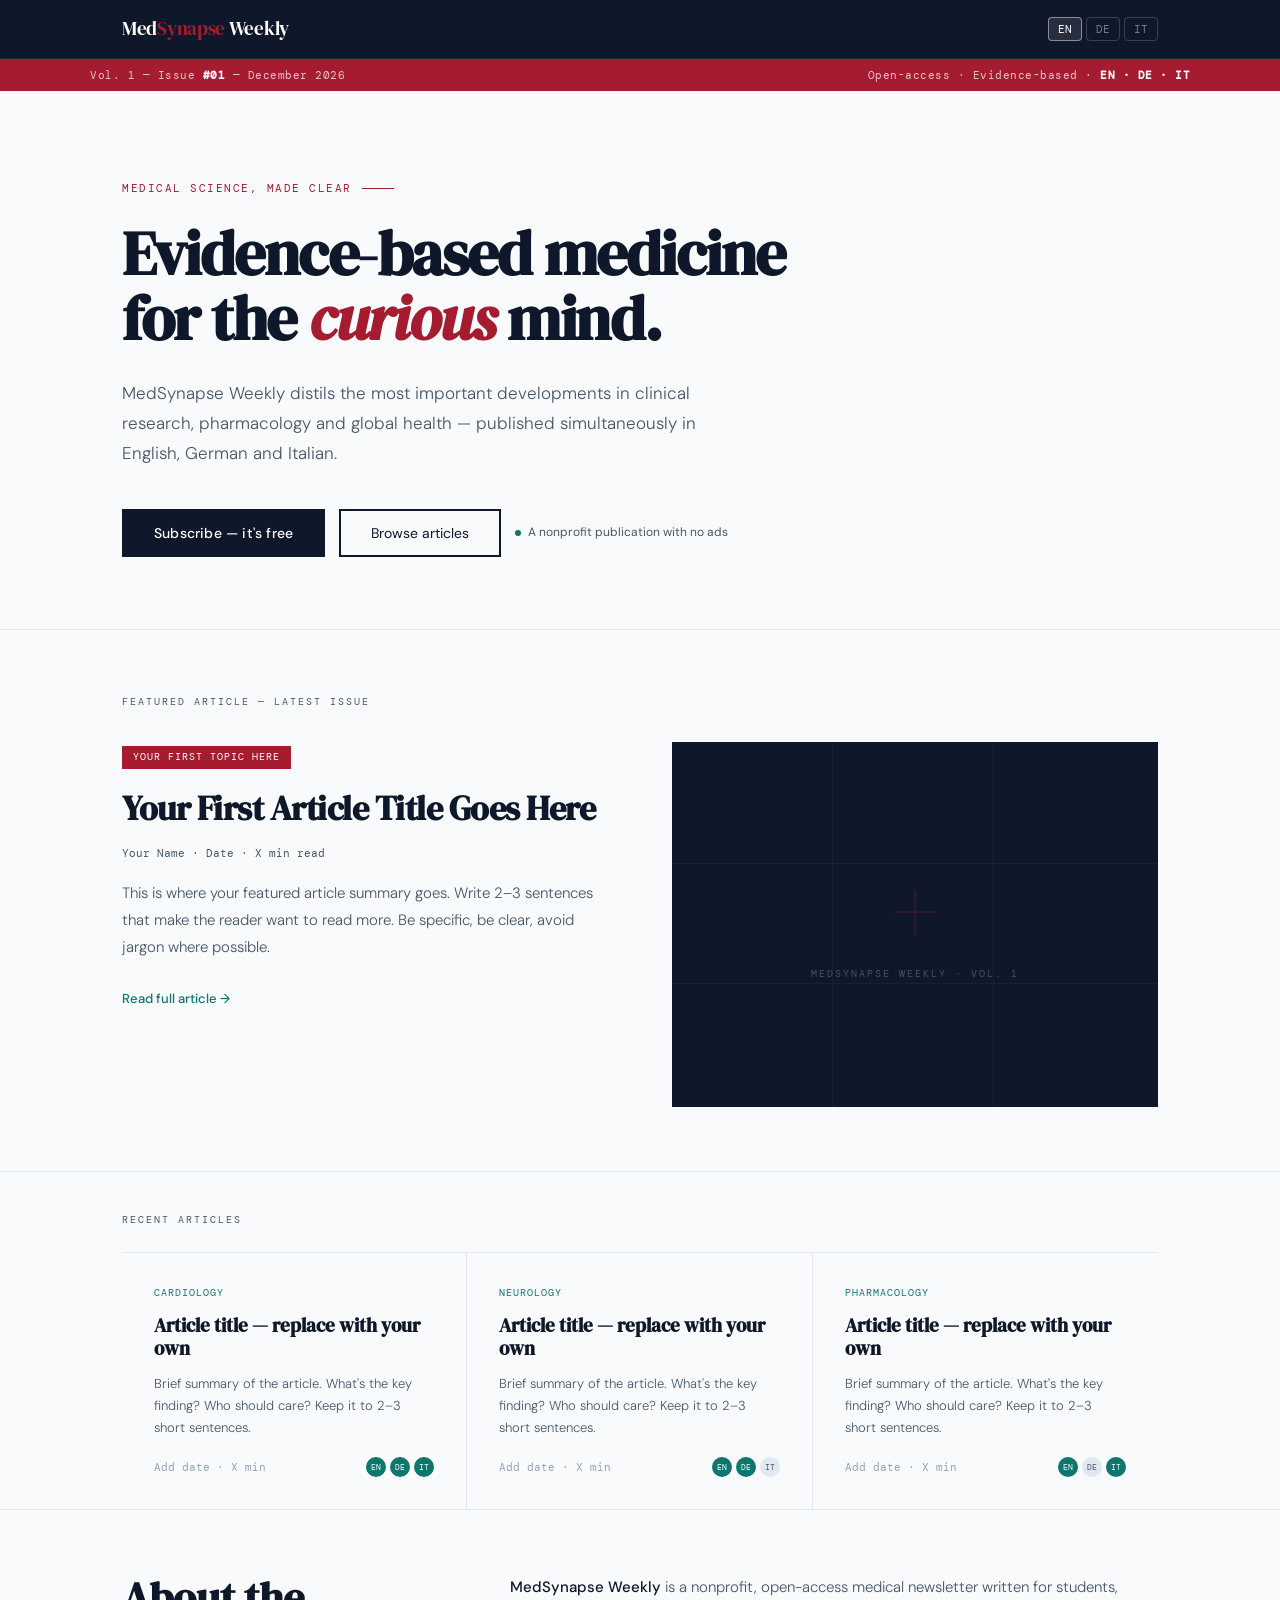
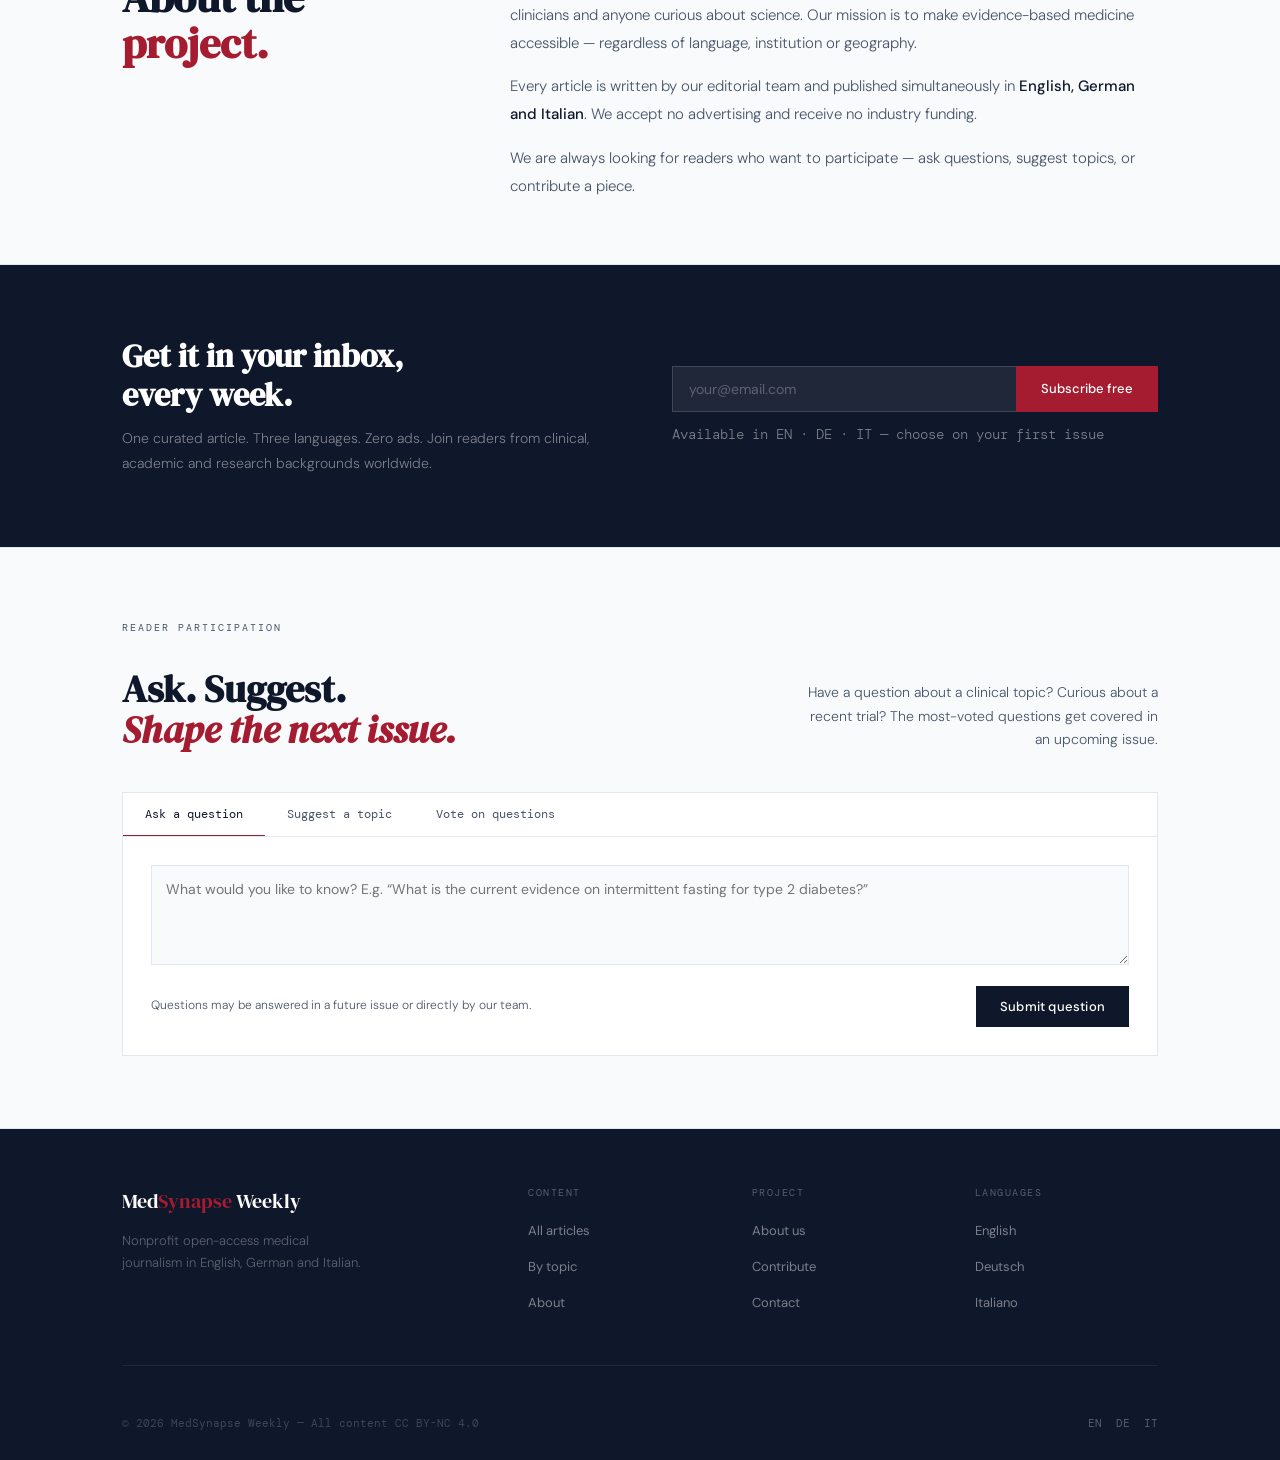
==== commit 55d910e7: "Update index.html" ====
--- a/index.html
+++ b/index.html
@@ -8,714 +8,28 @@
   <link rel="preconnect" href="https://fonts.googleapis.com" />
   <link rel="preconnect" href="https://fonts.gstatic.com" crossorigin />
   <link href="https://fonts.googleapis.com/css2?family=DM+Serif+Display:ital@0;1&family=DM+Sans:opsz,wght@9..40,300;9..40,400;9..40,500&family=DM+Mono:wght@400;500&display=swap" rel="stylesheet" />
-  <style>
-    /* ── RESET & TOKENS ── */
-    *, *::before, *::after { box-sizing: border-box; margin: 0; padding: 0; }
-    :root {
-      --red:      #A51C30;
-      --red-dark: #7d1424;
-      --navy:     #0F172A;
-      --navy2:    #1e293b;
-      --slate:    #475569;
-      --off:      #F8FAFC;
-      --border:   #E2E8F0;
-      --teal:     #0F766E;
-      --teal2:    #0d9488;
-      --mono:     'DM Mono', monospace;
-      --serif:    'DM Serif Display', Georgia, serif;
-      --sans:     'DM Sans', system-ui, sans-serif;
-    }
-    html { scroll-behavior: smooth; }
-    body {
-      font-family: var(--sans);
-      background: var(--off);
-      color: var(--navy);
-      font-size: 16px;
-      line-height: 1.65;
-      -webkit-font-smoothing: antialiased;
-    }
-    a { color: inherit; text-decoration: none; }
-    img { display: block; max-width: 100%; }
-    button { font-family: var(--sans); cursor: pointer; }
-
-    /* ── UTILITIES ── */
-    .mono { font-family: var(--mono); }
-    .container { max-width: 1100px; margin: 0 auto; padding: 0 2rem; }
-    .section-label {
-      font-family: var(--mono);
-      font-size: 10px;
-      letter-spacing: 2px;
-      text-transform: uppercase;
-      color: var(--slate);
-      margin-bottom: 2rem;
-    }
-    .sr-only {
-      position: absolute; width: 1px; height: 1px;
-      overflow: hidden; clip: rect(0,0,0,0);
-    }
-
-    /* ── NAVIGATION ── */
-    .nav {
-      background: var(--navy);
-      position: sticky;
-      top: 0;
-      z-index: 200;
-      border-bottom: 1px solid rgba(255,255,255,0.06);
-    }
-    .nav-inner {
-      display: flex;
-      align-items: center;
-      justify-content: space-between;
-      height: 58px;
-      max-width: 1100px;
-      margin: 0 auto;
-      padding: 0 2rem;
-      gap: 1.5rem;
-    }
-    .logo {
-      font-family: var(--serif);
-      font-size: 19px;
-      color: #fff;
-      white-space: nowrap;
-      letter-spacing: -0.3px;
-    }
-    .logo span { color: var(--red); }
-    .nav-links {
-      display: flex;
-      list-style: none;
-      gap: 2rem;
-      flex: 1;
-      justify-content: center;
-    }
-    .nav-links a {
-      color: rgba(255,255,255,0.55);
-      font-size: 13px;
-      letter-spacing: 0.2px;
-      transition: color 0.15s;
-    }
-    .nav-links a:hover { color: #fff; }
-    .lang-switcher { display: flex; gap: 4px; }
-    .lang-btn {
-      background: transparent;
-      border: 1px solid rgba(255,255,255,0.18);
-      color: rgba(255,255,255,0.45);
-      font-family: var(--mono);
-      font-size: 11px;
-      padding: 4px 9px;
-      border-radius: 4px;
-      transition: all 0.15s;
-    }
-    .lang-btn:hover, .lang-btn.active {
-      background: rgba(255,255,255,0.1);
-      border-color: rgba(255,255,255,0.45);
-      color: #fff;
-    }
-    /* mobile menu toggle */
-    .nav-toggle {
-      display: none;
-      background: transparent;
-      border: none;
-      width: 28px;
-      height: 28px;
-      flex-direction: column;
-      justify-content: center;
-      gap: 5px;
-      padding: 0;
-    }
-    .nav-toggle span {
-      display: block;
-      width: 100%;
-      height: 1.5px;
-      background: rgba(255,255,255,0.7);
-      border-radius: 1px;
-      transition: all 0.2s;
-    }
-
-    /* ── ISSUE BAR ── */
-    .issue-bar {
-      background: var(--red);
-      padding: 7px 2rem;
-    }
-    .issue-bar-inner {
-      max-width: 1100px;
-      margin: 0 auto;
-      display: flex;
-      align-items: center;
-      justify-content: space-between;
-      flex-wrap: wrap;
-      gap: 4px;
-    }
-    .issue-bar span {
-      font-family: var(--mono);
-      font-size: 11px;
-      color: rgba(255,255,255,0.75);
-      letter-spacing: 0.5px;
-    }
-    .issue-bar strong { color: #fff; }
-
-    /* ── HERO ── */
-    .hero {
-      padding: 5.5rem 0 4.5rem;
-      border-bottom: 1px solid var(--border);
-    }
-    .hero-kicker {
-      font-family: var(--mono);
-      font-size: 11px;
-      letter-spacing: 1.5px;
-      text-transform: uppercase;
-      color: var(--red);
-      margin-bottom: 1.5rem;
-      display: flex;
-      align-items: center;
-      gap: 10px;
-    }
-    .hero-kicker::after {
-      content: '';
-      display: inline-block;
-      width: 32px;
-      height: 1px;
-      background: var(--red);
-    }
-    .hero h1 {
-      font-family: var(--serif);
-      font-size: clamp(40px, 5.5vw, 62px);
-      line-height: 1.05;
-      letter-spacing: -1.5px;
-      color: var(--navy);
-      max-width: 780px;
-      margin-bottom: 1.75rem;
-    }
-    .hero h1 em { color: var(--red); font-style: italic; }
-    .hero-sub {
-      font-size: 17px;
-      color: var(--slate);
-      max-width: 580px;
-      line-height: 1.75;
-      font-weight: 300;
-      margin-bottom: 2.5rem;
-    }
-    .hero-actions {
-      display: flex;
-      align-items: center;
-      gap: 14px;
-      flex-wrap: wrap;
-    }
-    .btn-primary {
-      background: var(--navy);
-      color: #fff;
-      border: 2px solid var(--navy);
-      padding: 13px 30px;
-      font-size: 14px;
-      font-weight: 500;
-      letter-spacing: 0.2px;
-      transition: background 0.15s, border-color 0.15s;
-      border-radius: 0;
-    }
-    .btn-primary:hover { background: var(--navy2); border-color: var(--navy2); }
-    .btn-ghost {
-      background: transparent;
-      color: var(--navy);
-      border: 2px solid var(--navy);
-      padding: 13px 30px;
-      font-size: 14px;
-      font-weight: 400;
-      transition: all 0.15s;
-      border-radius: 0;
-    }
-    .btn-ghost:hover { background: var(--navy); color: #fff; }
-    .hero-stat {
-      font-size: 12px;
-      color: var(--slate);
-      display: flex;
-      align-items: center;
-      gap: 7px;
-    }
-    .dot {
-      width: 6px; height: 6px;
-      border-radius: 50%;
-      background: var(--teal);
-      display: inline-block;
-      flex-shrink: 0;
-    }
-
-    /* ── FEATURED ARTICLE ── */
-    .featured-section {
-      padding: 4rem 0;
-      border-bottom: 1px solid var(--border);
-    }
-    .featured-grid {
-      display: grid;
-      grid-template-columns: 1fr 1fr;
-      gap: 4rem;
-      align-items: start;
-    }
-    .featured-tag {
-      display: inline-block;
-      background: var(--red);
-      color: #fff;
-      font-family: var(--mono);
-      font-size: 10px;
-      letter-spacing: 1px;
-      text-transform: uppercase;
-      padding: 3px 11px;
-      margin-bottom: 1.25rem;
-    }
-    .featured-grid h2 {
-      font-family: var(--serif);
-      font-size: clamp(24px, 3vw, 34px);
-      line-height: 1.15;
-      letter-spacing: -0.5px;
-      color: var(--navy);
-      margin-bottom: 1rem;
-    }
-    .article-meta {
-      font-family: var(--mono);
-      font-size: 11px;
-      color: var(--slate);
-      margin-bottom: 1.1rem;
-    }
-    .article-excerpt {
-      font-size: 15px;
-      color: var(--slate);
-      line-height: 1.8;
-      font-weight: 300;
-      margin-bottom: 1.5rem;
-    }
-    .read-link {
-      color: var(--teal);
-      font-size: 13px;
-      font-weight: 500;
-      display: inline-flex;
-      align-items: center;
-      gap: 6px;
-      transition: gap 0.15s;
-    }
-    .read-link:hover { gap: 10px; }
-    .featured-visual {
-      background: var(--navy);
-      aspect-ratio: 4 / 3;
-      display: flex;
-      align-items: center;
-      justify-content: center;
-      position: relative;
-      overflow: hidden;
-    }
-    .featured-visual-grid-line {
-      position: absolute;
-      background: rgba(255,255,255,0.04);
-    }
-    .featured-visual-icon {
-      font-family: var(--serif);
-      font-size: 88px;
-      color: rgba(165,28,48,0.25);
-      line-height: 1;
-      position: relative;
-      z-index: 1;
-      text-align: center;
-    }
-    .featured-visual-label {
-      font-family: var(--mono);
-      font-size: 10px;
-      color: rgba(255,255,255,0.25);
-      letter-spacing: 2px;
-      text-transform: uppercase;
-      text-align: center;
-      margin-top: 0.75rem;
-      position: relative;
-      z-index: 1;
-    }
-
-    /* ── ARTICLE GRID ── */
-    .articles-section {
-      border-bottom: 1px solid var(--border);
-    }
-    .articles-section-header {
-      padding: 2.5rem 0 1.5rem;
-      border-bottom: 1px solid var(--border);
-    }
-    .articles-grid {
-      display: grid;
-      grid-template-columns: repeat(3, 1fr);
-    }
-    .article-card {
-      padding: 2rem;
-      border-right: 1px solid var(--border);
-      border-bottom: 1px solid var(--border);
-      transition: background 0.15s;
-    }
-    .article-card:nth-child(3n) { border-right: none; }
-    .article-card:nth-last-child(-n+3) { border-bottom: none; }
-    .article-card:hover { background: #fff; }
-    .card-tag {
-      font-family: var(--mono);
-      font-size: 10px;
-      letter-spacing: 1px;
-      text-transform: uppercase;
-      color: var(--teal);
-      margin-bottom: 0.75rem;
-    }
-    .card-title {
-      font-family: var(--serif);
-      font-size: 19px;
-      line-height: 1.25;
-      color: var(--navy);
-      margin-bottom: 0.75rem;
-    }
-    .card-excerpt {
-      font-size: 13px;
-      color: var(--slate);
-      line-height: 1.7;
-      font-weight: 300;
-      margin-bottom: 1.1rem;
-    }
-    .card-footer {
-      display: flex;
-      justify-content: space-between;
-      align-items: center;
-    }
-    .card-date {
-      font-family: var(--mono);
-      font-size: 11px;
-      color: #94a3b8;
-    }
-    .lang-pips { display: flex; gap: 4px; }
-    .pip {
-      width: 20px; height: 20px;
-      border-radius: 50%;
-      background: var(--border);
-      display: flex;
-      align-items: center;
-      justify-content: center;
-      font-family: var(--mono);
-      font-size: 8px;
-      color: var(--slate);
-    }
-    .pip.on { background: var(--teal); color: #fff; }
-
-    /* ── ABOUT STRIP ── */
-    .about-section {
-      padding: 4rem 0;
-      border-bottom: 1px solid var(--border);
-    }
-    .about-grid {
-      display: grid;
-      grid-template-columns: 1fr 2fr;
-      gap: 4rem;
-      align-items: start;
-    }
-    .about-heading {
-      font-family: var(--serif);
-      font-size: clamp(28px, 3.5vw, 42px);
-      line-height: 1.1;
-      color: var(--navy);
-    }
-    .about-heading span { color: var(--red); display: block; }
-    .about-body p {
-      font-size: 15px;
-      color: var(--slate);
-      line-height: 1.85;
-      font-weight: 300;
-      margin-bottom: 1rem;
-    }
-    .about-body p:last-child { margin-bottom: 0; }
-    .about-body strong { color: var(--navy); font-weight: 500; }
-
-    /* ── SUBSCRIBE ── */
-    .subscribe-section {
-      background: var(--navy);
-      padding: 4.5rem 0;
-      border-bottom: 1px solid var(--border);
-    }
-    .subscribe-grid {
-      display: grid;
-      grid-template-columns: 1fr 1fr;
-      gap: 4rem;
-      align-items: center;
-    }
-    .subscribe-section h3 {
-      font-family: var(--serif);
-      font-size: clamp(24px, 3vw, 32px);
-      color: #fff;
-      line-height: 1.2;
-      margin-bottom: 0.75rem;
-    }
-    .subscribe-section p {
-      font-size: 14px;
-      color: rgba(255,255,255,0.45);
-      font-weight: 300;
-      line-height: 1.75;
-    }
-    .sub-form { display: flex; }
-    .sub-input {
-      flex: 1;
-      padding: 13px 16px;
-      background: rgba(255,255,255,0.07);
-      border: 1px solid rgba(255,255,255,0.15);
-      border-right: none;
-      color: #fff;
-      font-family: var(--sans);
-      font-size: 14px;
-      outline: none;
-      border-radius: 0;
-      transition: border-color 0.15s;
-    }
-    .sub-input::placeholder { color: rgba(255,255,255,0.28); }
-    .sub-input:focus { border-color: rgba(255,255,255,0.4); }
-    .sub-btn {
-      background: var(--red);
-      border: 1px solid var(--red);
-      color: #fff;
-      padding: 13px 24px;
-      font-size: 13px;
-      font-weight: 500;
-      white-space: nowrap;
-      transition: background 0.15s;
-      border-radius: 0;
-    }
-    .sub-btn:hover { background: var(--red-dark); border-color: var(--red-dark); }
-    .sub-note {
-      margin-top: 10px;
-      font-family: var(--mono);
-      font-size: 11px;
-      color: rgba(255,255,255,0.28);
-    }
-
-    /* ── AMA SECTION ── */
-    .ama-section {
-      padding: 4.5rem 0;
-      border-bottom: 1px solid var(--border);
-    }
-    .ama-header {
-      display: flex;
-      justify-content: space-between;
-      align-items: flex-end;
-      margin-bottom: 2.5rem;
-      gap: 2rem;
-      flex-wrap: wrap;
-    }
-    .ama-heading {
-      font-family: var(--serif);
-      font-size: clamp(28px, 3.5vw, 38px);
-      line-height: 1.1;
-      color: var(--navy);
-    }
-    .ama-heading span { color: var(--red); font-style: italic; }
-    .ama-sub {
-      font-size: 14px;
-      color: var(--slate);
-      max-width: 360px;
-      font-weight: 300;
-      line-height: 1.7;
-      text-align: right;
-    }
-    .ama-box {
-      border: 1px solid var(--border);
-      background: #fff;
-    }
-    .ama-tabs {
-      display: flex;
-      border-bottom: 1px solid var(--border);
-      overflow-x: auto;
-    }
-    .ama-tab {
-      background: transparent;
-      border: none;
-      border-bottom: 2px solid transparent;
-      padding: 13px 22px;
-      font-family: var(--mono);
-      font-size: 12px;
-      color: var(--slate);
-      cursor: pointer;
-      white-space: nowrap;
-      margin-bottom: -1px;
-      transition: all 0.15s;
-    }
-    .ama-tab:hover { color: var(--navy); }
-    .ama-tab.active { color: var(--navy); border-bottom-color: var(--red); }
-    .ama-panel { display: none; padding: 1.75rem; }
-    .ama-panel.active { display: block; }
-    .ama-textarea {
-      width: 100%;
-      min-height: 100px;
-      padding: 12px 14px;
-      font-family: var(--sans);
-      font-size: 14px;
-      color: var(--navy);
-      background: var(--off);
-      border: 1px solid var(--border);
-      resize: vertical;
-      outline: none;
-      line-height: 1.65;
-      border-radius: 0;
-      transition: border-color 0.15s;
-    }
-    .ama-textarea:focus { border-color: #94a3b8; }
-    .ama-row {
-      display: flex;
-      justify-content: space-between;
-      align-items: center;
-      margin-top: 12px;
-      gap: 12px;
-      flex-wrap: wrap;
-    }
-    .ama-hint { font-size: 12px; color: var(--slate); font-weight: 300; }
-    .questions-list { margin-top: 0; }
-    .q-item {
-      display: flex;
-      gap: 12px;
-      padding: 12px 0;
-      border-bottom: 1px solid var(--border);
-      align-items: flex-start;
-    }
-    .q-item:last-child { border-bottom: none; }
-    .q-quote {
-      font-family: var(--serif);
-      font-size: 28px;
-      color: var(--border);
-      line-height: 1;
-      flex-shrink: 0;
-      margin-top: 2px;
-    }
-    .q-body { flex: 1; }
-    .q-text { font-size: 14px; color: var(--navy); line-height: 1.55; }
-    .q-meta { font-family: var(--mono); font-size: 11px; color: #94a3b8; margin-top: 3px; }
-    .vote-btn {
-      display: flex;
-      align-items: center;
-      gap: 5px;
-      font-family: var(--mono);
-      font-size: 11px;
-      color: var(--slate);
-      border: 1px solid var(--border);
-      background: transparent;
-      padding: 4px 10px;
-      flex-shrink: 0;
-      transition: all 0.15s;
-      border-radius: 0;
-    }
-    .vote-btn:hover { border-color: var(--teal); color: var(--teal); }
-    .vote-btn.voted { border-color: var(--teal); color: var(--teal); background: #f0fdfa; }
-
-    /* ── FOOTER ── */
-    footer {
-      background: var(--navy);
-      padding: 3.5rem 0 1.75rem;
-    }
-    .footer-grid {
-      display: grid;
-      grid-template-columns: 2fr 1fr 1fr 1fr;
-      gap: 2.5rem;
-      margin-bottom: 3rem;
-      padding-bottom: 2.5rem;
-      border-bottom: 1px solid rgba(255,255,255,0.07);
-    }
-    .footer-brand {
-      font-family: var(--serif);
-      font-size: 20px;
-      color: #fff;
-      margin-bottom: 0.75rem;
-    }
-    .footer-brand span { color: var(--red); }
-    .footer-tagline {
-      font-size: 13px;
-      color: rgba(255,255,255,0.32);
-      font-weight: 300;
-      line-height: 1.7;
-      max-width: 240px;
-    }
-    .footer-col-title {
-      font-family: var(--mono);
-      font-size: 10px;
-      letter-spacing: 1.5px;
-      text-transform: uppercase;
-      color: rgba(255,255,255,0.3);
-      margin-bottom: 1rem;
-    }
-    .footer-links { list-style: none; }
-    .footer-links li { margin-bottom: 0.6rem; }
-    .footer-links a {
-      font-size: 13px;
-      color: rgba(255,255,255,0.45);
-      transition: color 0.15s;
-    }
-    .footer-links a:hover { color: #fff; }
-    .footer-bottom {
-      display: flex;
-      justify-content: space-between;
-      align-items: center;
-      font-family: var(--mono);
-      font-size: 11px;
-      color: rgba(255,255,255,0.2);
-      flex-wrap: wrap;
-      gap: 8px;
-    }
-    .footer-langs { display: flex; gap: 14px; }
-    .footer-langs a { color: rgba(255,255,255,0.3); transition: color 0.15s; }
-    .footer-langs a:hover { color: #fff; }
-
-    /* ── SUCCESS MESSAGES ── */
-    .success-msg {
-      display: none;
-      font-size: 13px;
-      color: var(--teal2);
-      margin-top: 8px;
-      font-family: var(--mono);
-    }
-
-    /* ── RESPONSIVE ── */
-    @media (max-width: 860px) {
-      .nav-links { display: none; }
-      .nav-links.open {
-        display: flex;
-        flex-direction: column;
-        position: absolute;
-        top: 58px; left: 0; right: 0;
-        background: var(--navy);
-        padding: 1.5rem 2rem;
-        gap: 1.25rem;
-        border-top: 1px solid rgba(255,255,255,0.08);
-        z-index: 199;
-      }
-      .nav-toggle { display: flex; }
-      .featured-grid, .subscribe-grid, .about-grid { grid-template-columns: 1fr; gap: 2rem; }
-      .featured-visual { aspect-ratio: 16/9; }
-      .articles-grid { grid-template-columns: 1fr; }
-      .article-card { border-right: none; }
-      .article-card:nth-last-child(-n+3) { border-bottom: 1px solid var(--border); }
-      .article-card:last-child { border-bottom: none; }
-      .footer-grid { grid-template-columns: 1fr 1fr; }
-      .ama-sub { text-align: left; max-width: 100%; }
-    }
-    @media (max-width: 560px) {
-      .hero { padding: 3.5rem 0 3rem; }
-      .footer-grid { grid-template-columns: 1fr; }
-      .sub-form { flex-direction: column; }
-      .sub-input { border-right: 1px solid rgba(255,255,255,0.15); border-bottom: none; }
-    }
-  </style>
+  <link rel="stylesheet" href="style.css">
 </head>
 <body>
 
   <!-- ══ NAV ══ -->
   <nav class="nav" role="navigation" aria-label="Main navigation">
-    <div class="nav-inner">
-      <a href="/" class="logo" aria-label="MedSynapse Weekly home">Med<span>Synapse</span> Weekly</a>
-      <ul class="nav-links" id="nav-links" role="list">
-        <li><a href="#articles">Articles</a></li>
-        <li><a href="#about">About</a></li>
-        <li><a href="#subscribe">Subscribe</a></li>
-        <li><a href="#ama">Participate</a></li>
+  <div class="nav-inner">
+    <a href="index.html" class="logo" aria-label="MedSynapse Weekly home">Med<span>Synapse</span> Weekly</a>
+    
+    <ul class="nav-links" id="nav-links">
       </ul>
-      <div class="lang-switcher" role="group" aria-label="Language selector">
-        <button class="lang-btn active" onclick="setLang('en', this)" aria-pressed="true">EN</button>
-        <button class="lang-btn" onclick="setLang('de', this)" aria-pressed="false">DE</button>
-        <button class="lang-btn" onclick="setLang('it', this)" aria-pressed="false">IT</button>
-      </div>
-      <button class="nav-toggle" onclick="toggleNav()" aria-label="Toggle menu" aria-expanded="false" id="nav-toggle">
-        <span></span><span></span><span></span>
-      </button>
-    </div>
-  </nav>
+
+    <div class="lang-switcher" role="group" aria-label="Language selector">
+      <button class="lang-btn active" onclick="setLang('en', this)" aria-pressed="true">EN</button>
+      <button class="lang-btn" onclick="setLang('de', this)" aria-pressed="false">DE</button>
+      <button class="lang-btn" onclick="setLang('it', this)" aria-pressed="false">IT</button>
+    </div>
+
+    <button class="nav-toggle" onclick="toggleNav()" aria-label="Toggle menu" aria-expanded="false" id="nav-toggle">
+      <span></span><span></span><span></span>
+    </button>
+  </div> </nav>
 
   <!-- ══ ISSUE BAR ══ -->
   <div class="issue-bar" role="banner">
@@ -993,14 +307,24 @@
       if (btn) setLang(code, btn);
       return false;
     }
-    function applyLang(code) {
+function applyLang(code) {
       const s = strings[code];
       if (!s) return;
+      
+      // Update the text on the homepage
       document.querySelector('.hero-kicker').firstChild.textContent = s.kicker;
       document.querySelector('.hero h1').innerHTML = s.h1;
       document.querySelector('.hero-sub').textContent = s.sub;
       document.querySelectorAll('.btn-primary')[0].textContent = s.sub_cta;
       document.querySelectorAll('.btn-ghost')[0].textContent = s.browse;
+
+      // Update the "Read full article" link to point to the correct file
+      const readLink = document.querySelector('.read-link');
+      if (readLink) {
+        if (code === 'en') readLink.setAttribute('href', 'article-01-en.html');
+        if (code === 'de') readLink.setAttribute('href', 'article-01-de.html');
+        if (code === 'it') readLink.setAttribute('href', 'article-01-it.html');
+      }
     }
 
     // ── subscribe ──
@@ -1072,6 +396,14 @@
     }
 
     renderQuestions();
+    // This makes the "Read Article" button work the second the page loads
+window.addEventListener('load', function() {
+  // We manually trigger the English setup so the link isn't empty (#)
+  const enBtn = document.querySelector('.lang-btn.active');
+  if (enBtn) {
+    setLang('en', enBtn);
+  }
+});
   </script>
 </body>
 </html>
--- a/style.css
+++ b/style.css
@@ -0,0 +1,683 @@
+    /* ── RESET & TOKENS ── */
+    *, *::before, *::after { box-sizing: border-box; margin: 0; padding: 0; }
+    :root {
+      --red:      #A51C30;
+      --red-dark: #7d1424;
+      --navy:     #0F172A;
+      --navy2:    #1e293b;
+      --slate:    #475569;
+      --off:      #F8FAFC;
+      --border:   #E2E8F0;
+      --teal:     #0F766E;
+      --teal2:    #0d9488;
+      --mono:     'DM Mono', monospace;
+      --serif:    'DM Serif Display', Georgia, serif;
+      --sans:     'DM Sans', system-ui, sans-serif;
+    }
+    html { scroll-behavior: smooth; }
+    body {
+      font-family: var(--sans);
+      background: var(--off);
+      color: var(--navy);
+      font-size: 16px;
+      line-height: 1.65;
+      -webkit-font-smoothing: antialiased;
+    }
+    a { color: inherit; text-decoration: none; }
+    img { display: block; max-width: 100%; }
+    button { font-family: var(--sans); cursor: pointer; }
+
+    /* ── UTILITIES ── */
+    .mono { font-family: var(--mono); }
+    .container { max-width: 1100px; margin: 0 auto; padding: 0 2rem; }
+    .section-label {
+      font-family: var(--mono);
+      font-size: 10px;
+      letter-spacing: 2px;
+      text-transform: uppercase;
+      color: var(--slate);
+      margin-bottom: 2rem;
+    }
+    .sr-only {
+      position: absolute; width: 1px; height: 1px;
+      overflow: hidden; clip: rect(0,0,0,0);
+    }
+
+    /* ── NAVIGATION ── */
+    .nav {
+      background: var(--navy);
+      position: sticky;
+      top: 0;
+      z-index: 200;
+      border-bottom: 1px solid rgba(255,255,255,0.06);
+    }
+    .nav-inner {
+      display: flex;
+      align-items: center;
+      justify-content: space-between;
+      height: 58px;
+      max-width: 1100px;
+      margin: 0 auto;
+      padding: 0 2rem;
+      gap: 1.5rem;
+    }
+    .logo {
+      font-family: var(--serif);
+      font-size: 19px;
+      color: #fff;
+      white-space: nowrap;
+      letter-spacing: -0.3px;
+    }
+    .logo span { color: var(--red); }
+    .nav-links {
+      display: flex;
+      list-style: none;
+      gap: 2rem;
+      flex: 1;
+      justify-content: center;
+    }
+    .nav-links a {
+      color: rgba(255,255,255,0.55);
+      font-size: 13px;
+      letter-spacing: 0.2px;
+      transition: color 0.15s;
+    }
+    .nav-links a:hover { color: #fff; }
+    .lang-switcher { display: flex; gap: 4px; }
+    .lang-btn {
+      background: transparent;
+      border: 1px solid rgba(255,255,255,0.18);
+      color: rgba(255,255,255,0.45);
+      font-family: var(--mono);
+      font-size: 11px;
+      padding: 4px 9px;
+      border-radius: 4px;
+      transition: all 0.15s;
+    }
+    .lang-btn:hover, .lang-btn.active {
+      background: rgba(255,255,255,0.1);
+      border-color: rgba(255,255,255,0.45);
+      color: #fff;
+    }
+    /* mobile menu toggle */
+    .nav-toggle {
+      display: none;
+      background: transparent;
+      border: none;
+      width: 28px;
+      height: 28px;
+      flex-direction: column;
+      justify-content: center;
+      gap: 5px;
+      padding: 0;
+    }
+    .nav-toggle span {
+      display: block;
+      width: 100%;
+      height: 1.5px;
+      background: rgba(255,255,255,0.7);
+      border-radius: 1px;
+      transition: all 0.2s;
+    }
+
+    /* ── ISSUE BAR ── */
+    .issue-bar {
+      background: var(--red);
+      padding: 7px 2rem;
+    }
+    .issue-bar-inner {
+      max-width: 1100px;
+      margin: 0 auto;
+      display: flex;
+      align-items: center;
+      justify-content: space-between;
+      flex-wrap: wrap;
+      gap: 4px;
+    }
+    .issue-bar span {
+      font-family: var(--mono);
+      font-size: 11px;
+      color: rgba(255,255,255,0.75);
+      letter-spacing: 0.5px;
+    }
+    .issue-bar strong { color: #fff; }
+
+    /* ── HERO ── */
+    .hero {
+      padding: 5.5rem 0 4.5rem;
+      border-bottom: 1px solid var(--border);
+    }
+    .hero-kicker {
+      font-family: var(--mono);
+      font-size: 11px;
+      letter-spacing: 1.5px;
+      text-transform: uppercase;
+      color: var(--red);
+      margin-bottom: 1.5rem;
+      display: flex;
+      align-items: center;
+      gap: 10px;
+    }
+    .hero-kicker::after {
+      content: '';
+      display: inline-block;
+      width: 32px;
+      height: 1px;
+      background: var(--red);
+    }
+    .hero h1 {
+      font-family: var(--serif);
+      font-size: clamp(40px, 5.5vw, 62px);
+      line-height: 1.05;
+      letter-spacing: -1.5px;
+      color: var(--navy);
+      max-width: 780px;
+      margin-bottom: 1.75rem;
+    }
+    .hero h1 em { color: var(--red); font-style: italic; }
+    .hero-sub {
+      font-size: 17px;
+      color: var(--slate);
+      max-width: 580px;
+      line-height: 1.75;
+      font-weight: 300;
+      margin-bottom: 2.5rem;
+    }
+    .hero-actions {
+      display: flex;
+      align-items: center;
+      gap: 14px;
+      flex-wrap: wrap;
+    }
+    .btn-primary {
+      background: var(--navy);
+      color: #fff;
+      border: 2px solid var(--navy);
+      padding: 13px 30px;
+      font-size: 14px;
+      font-weight: 500;
+      letter-spacing: 0.2px;
+      transition: background 0.15s, border-color 0.15s;
+      border-radius: 0;
+    }
+    .btn-primary:hover { background: var(--navy2); border-color: var(--navy2); }
+    .btn-ghost {
+      background: transparent;
+      color: var(--navy);
+      border: 2px solid var(--navy);
+      padding: 13px 30px;
+      font-size: 14px;
+      font-weight: 400;
+      transition: all 0.15s;
+      border-radius: 0;
+    }
+    .btn-ghost:hover { background: var(--navy); color: #fff; }
+    .hero-stat {
+      font-size: 12px;
+      color: var(--slate);
+      display: flex;
+      align-items: center;
+      gap: 7px;
+    }
+    .dot {
+      width: 6px; height: 6px;
+      border-radius: 50%;
+      background: var(--teal);
+      display: inline-block;
+      flex-shrink: 0;
+    }
+
+    /* ── FEATURED ARTICLE ── */
+    .featured-section {
+      padding: 4rem 0;
+      border-bottom: 1px solid var(--border);
+    }
+    .featured-grid {
+      display: grid;
+      grid-template-columns: 1fr 1fr;
+      gap: 4rem;
+      align-items: start;
+    }
+    .featured-tag {
+      display: inline-block;
+      background: var(--red);
+      color: #fff;
+      font-family: var(--mono);
+      font-size: 10px;
+      letter-spacing: 1px;
+      text-transform: uppercase;
+      padding: 3px 11px;
+      margin-bottom: 1.25rem;
+    }
+    .featured-grid h2 {
+      font-family: var(--serif);
+      font-size: clamp(24px, 3vw, 34px);
+      line-height: 1.15;
+      letter-spacing: -0.5px;
+      color: var(--navy);
+      margin-bottom: 1rem;
+    }
+    .article-meta {
+      font-family: var(--mono);
+      font-size: 11px;
+      color: var(--slate);
+      margin-bottom: 1.1rem;
+    }
+    .article-excerpt {
+      font-size: 15px;
+      color: var(--slate);
+      line-height: 1.8;
+      font-weight: 300;
+      margin-bottom: 1.5rem;
+    }
+    .read-link {
+      color: var(--teal);
+      font-size: 13px;
+      font-weight: 500;
+      display: inline-flex;
+      align-items: center;
+      gap: 6px;
+      transition: gap 0.15s;
+    }
+    .read-link:hover { gap: 10px; }
+    .featured-visual {
+      background: var(--navy);
+      aspect-ratio: 4 / 3;
+      display: flex;
+      align-items: center;
+      justify-content: center;
+      position: relative;
+      overflow: hidden;
+    }
+    .featured-visual-grid-line {
+      position: absolute;
+      background: rgba(255,255,255,0.04);
+    }
+    .featured-visual-icon {
+      font-family: var(--serif);
+      font-size: 88px;
+      color: rgba(165,28,48,0.25);
+      line-height: 1;
+      position: relative;
+      z-index: 1;
+      text-align: center;
+    }
+    .featured-visual-label {
+      font-family: var(--mono);
+      font-size: 10px;
+      color: rgba(255,255,255,0.25);
+      letter-spacing: 2px;
+      text-transform: uppercase;
+      text-align: center;
+      margin-top: 0.75rem;
+      position: relative;
+      z-index: 1;
+    }
+
+    /* ── ARTICLE GRID ── */
+    .articles-section {
+      border-bottom: 1px solid var(--border);
+    }
+    .articles-section-header {
+      padding: 2.5rem 0 1.5rem;
+      border-bottom: 1px solid var(--border);
+    }
+    .articles-grid {
+      display: grid;
+      grid-template-columns: repeat(3, 1fr);
+    }
+    .article-card {
+      padding: 2rem;
+      border-right: 1px solid var(--border);
+      border-bottom: 1px solid var(--border);
+      transition: background 0.15s;
+    }
+    .article-card:nth-child(3n) { border-right: none; }
+    .article-card:nth-last-child(-n+3) { border-bottom: none; }
+    .article-card:hover { background: #fff; }
+    .card-tag {
+      font-family: var(--mono);
+      font-size: 10px;
+      letter-spacing: 1px;
+      text-transform: uppercase;
+      color: var(--teal);
+      margin-bottom: 0.75rem;
+    }
+    .card-title {
+      font-family: var(--serif);
+      font-size: 19px;
+      line-height: 1.25;
+      color: var(--navy);
+      margin-bottom: 0.75rem;
+    }
+    .card-excerpt {
+      font-size: 13px;
+      color: var(--slate);
+      line-height: 1.7;
+      font-weight: 300;
+      margin-bottom: 1.1rem;
+    }
+    .card-footer {
+      display: flex;
+      justify-content: space-between;
+      align-items: center;
+    }
+    .card-date {
+      font-family: var(--mono);
+      font-size: 11px;
+      color: #94a3b8;
+    }
+    .lang-pips { display: flex; gap: 4px; }
+    .pip {
+      width: 20px; height: 20px;
+      border-radius: 50%;
+      background: var(--border);
+      display: flex;
+      align-items: center;
+      justify-content: center;
+      font-family: var(--mono);
+      font-size: 8px;
+      color: var(--slate);
+    }
+    .pip.on { background: var(--teal); color: #fff; }
+
+    /* ── ABOUT STRIP ── */
+    .about-section {
+      padding: 4rem 0;
+      border-bottom: 1px solid var(--border);
+    }
+    .about-grid {
+      display: grid;
+      grid-template-columns: 1fr 2fr;
+      gap: 4rem;
+      align-items: start;
+    }
+    .about-heading {
+      font-family: var(--serif);
+      font-size: clamp(28px, 3.5vw, 42px);
+      line-height: 1.1;
+      color: var(--navy);
+    }
+    .about-heading span { color: var(--red); display: block; }
+    .about-body p {
+      font-size: 15px;
+      color: var(--slate);
+      line-height: 1.85;
+      font-weight: 300;
+      margin-bottom: 1rem;
+    }
+    .about-body p:last-child { margin-bottom: 0; }
+    .about-body strong { color: var(--navy); font-weight: 500; }
+
+    /* ── SUBSCRIBE ── */
+    .subscribe-section {
+      background: var(--navy);
+      padding: 4.5rem 0;
+      border-bottom: 1px solid var(--border);
+    }
+    .subscribe-grid {
+      display: grid;
+      grid-template-columns: 1fr 1fr;
+      gap: 4rem;
+      align-items: center;
+    }
+    .subscribe-section h3 {
+      font-family: var(--serif);
+      font-size: clamp(24px, 3vw, 32px);
+      color: #fff;
+      line-height: 1.2;
+      margin-bottom: 0.75rem;
+    }
+    .subscribe-section p {
+      font-size: 14px;
+      color: rgba(255,255,255,0.45);
+      font-weight: 300;
+      line-height: 1.75;
+    }
+    .sub-form { display: flex; }
+    .sub-input {
+      flex: 1;
+      padding: 13px 16px;
+      background: rgba(255,255,255,0.07);
+      border: 1px solid rgba(255,255,255,0.15);
+      border-right: none;
+      color: #fff;
+      font-family: var(--sans);
+      font-size: 14px;
+      outline: none;
+      border-radius: 0;
+      transition: border-color 0.15s;
+    }
+    .sub-input::placeholder { color: rgba(255,255,255,0.28); }
+    .sub-input:focus { border-color: rgba(255,255,255,0.4); }
+    .sub-btn {
+      background: var(--red);
+      border: 1px solid var(--red);
+      color: #fff;
+      padding: 13px 24px;
+      font-size: 13px;
+      font-weight: 500;
+      white-space: nowrap;
+      transition: background 0.15s;
+      border-radius: 0;
+    }
+    .sub-btn:hover { background: var(--red-dark); border-color: var(--red-dark); }
+    .sub-note {
+      margin-top: 10px;
+      font-family: var(--mono);
+      font-size: 11px;
+      color: rgba(255,255,255,0.28);
+    }
+
+    /* ── AMA SECTION ── */
+    .ama-section {
+      padding: 4.5rem 0;
+      border-bottom: 1px solid var(--border);
+    }
+    .ama-header {
+      display: flex;
+      justify-content: space-between;
+      align-items: flex-end;
+      margin-bottom: 2.5rem;
+      gap: 2rem;
+      flex-wrap: wrap;
+    }
+    .ama-heading {
+      font-family: var(--serif);
+      font-size: clamp(28px, 3.5vw, 38px);
+      line-height: 1.1;
+      color: var(--navy);
+    }
+    .ama-heading span { color: var(--red); font-style: italic; }
+    .ama-sub {
+      font-size: 14px;
+      color: var(--slate);
+      max-width: 360px;
+      font-weight: 300;
+      line-height: 1.7;
+      text-align: right;
+    }
+    .ama-box {
+      border: 1px solid var(--border);
+      background: #fff;
+    }
+    .ama-tabs {
+      display: flex;
+      border-bottom: 1px solid var(--border);
+      overflow-x: auto;
+    }
+    .ama-tab {
+      background: transparent;
+      border: none;
+      border-bottom: 2px solid transparent;
+      padding: 13px 22px;
+      font-family: var(--mono);
+      font-size: 12px;
+      color: var(--slate);
+      cursor: pointer;
+      white-space: nowrap;
+      margin-bottom: -1px;
+      transition: all 0.15s;
+    }
+    .ama-tab:hover { color: var(--navy); }
+    .ama-tab.active { color: var(--navy); border-bottom-color: var(--red); }
+    .ama-panel { display: none; padding: 1.75rem; }
+    .ama-panel.active { display: block; }
+    .ama-textarea {
+      width: 100%;
+      min-height: 100px;
+      padding: 12px 14px;
+      font-family: var(--sans);
+      font-size: 14px;
+      color: var(--navy);
+      background: var(--off);
+      border: 1px solid var(--border);
+      resize: vertical;
+      outline: none;
+      line-height: 1.65;
+      border-radius: 0;
+      transition: border-color 0.15s;
+    }
+    .ama-textarea:focus { border-color: #94a3b8; }
+    .ama-row {
+      display: flex;
+      justify-content: space-between;
+      align-items: center;
+      margin-top: 12px;
+      gap: 12px;
+      flex-wrap: wrap;
+    }
+    .ama-hint { font-size: 12px; color: var(--slate); font-weight: 300; }
+    .questions-list { margin-top: 0; }
+    .q-item {
+      display: flex;
+      gap: 12px;
+      padding: 12px 0;
+      border-bottom: 1px solid var(--border);
+      align-items: flex-start;
+    }
+    .q-item:last-child { border-bottom: none; }
+    .q-quote {
+      font-family: var(--serif);
+      font-size: 28px;
+      color: var(--border);
+      line-height: 1;
+      flex-shrink: 0;
+      margin-top: 2px;
+    }
+    .q-body { flex: 1; }
+    .q-text { font-size: 14px; color: var(--navy); line-height: 1.55; }
+    .q-meta { font-family: var(--mono); font-size: 11px; color: #94a3b8; margin-top: 3px; }
+    .vote-btn {
+      display: flex;
+      align-items: center;
+      gap: 5px;
+      font-family: var(--mono);
+      font-size: 11px;
+      color: var(--slate);
+      border: 1px solid var(--border);
+      background: transparent;
+      padding: 4px 10px;
+      flex-shrink: 0;
+      transition: all 0.15s;
+      border-radius: 0;
+    }
+    .vote-btn:hover { border-color: var(--teal); color: var(--teal); }
+    .vote-btn.voted { border-color: var(--teal); color: var(--teal); background: #f0fdfa; }
+
+    /* ── FOOTER ── */
+    footer {
+      background: var(--navy);
+      padding: 3.5rem 0 1.75rem;
+    }
+    .footer-grid {
+      display: grid;
+      grid-template-columns: 2fr 1fr 1fr 1fr;
+      gap: 2.5rem;
+      margin-bottom: 3rem;
+      padding-bottom: 2.5rem;
+      border-bottom: 1px solid rgba(255,255,255,0.07);
+    }
+    .footer-brand {
+      font-family: var(--serif);
+      font-size: 20px;
+      color: #fff;
+      margin-bottom: 0.75rem;
+    }
+    .footer-brand span { color: var(--red); }
+    .footer-tagline {
+      font-size: 13px;
+      color: rgba(255,255,255,0.32);
+      font-weight: 300;
+      line-height: 1.7;
+      max-width: 240px;
+    }
+    .footer-col-title {
+      font-family: var(--mono);
+      font-size: 10px;
+      letter-spacing: 1.5px;
+      text-transform: uppercase;
+      color: rgba(255,255,255,0.3);
+      margin-bottom: 1rem;
+    }
+    .footer-links { list-style: none; }
+    .footer-links li { margin-bottom: 0.6rem; }
+    .footer-links a {
+      font-size: 13px;
+      color: rgba(255,255,255,0.45);
+      transition: color 0.15s;
+    }
+    .footer-links a:hover { color: #fff; }
+    .footer-bottom {
+      display: flex;
+      justify-content: space-between;
+      align-items: center;
+      font-family: var(--mono);
+      font-size: 11px;
+      color: rgba(255,255,255,0.2);
+      flex-wrap: wrap;
+      gap: 8px;
+    }
+    .footer-langs { display: flex; gap: 14px; }
+    .footer-langs a { color: rgba(255,255,255,0.3); transition: color 0.15s; }
+    .footer-langs a:hover { color: #fff; }
+
+    /* ── SUCCESS MESSAGES ── */
+    .success-msg {
+      display: none;
+      font-size: 13px;
+      color: var(--teal2);
+      margin-top: 8px;
+      font-family: var(--mono);
+    }
+
+    /* ── RESPONSIVE ── */
+    @media (max-width: 860px) {
+      .nav-links { display: none; }
+      .nav-links.open {
+        display: flex;
+        flex-direction: column;
+        position: absolute;
+        top: 58px; left: 0; right: 0;
+        background: var(--navy);
+        padding: 1.5rem 2rem;
+        gap: 1.25rem;
+        border-top: 1px solid rgba(255,255,255,0.08);
+        z-index: 199;
+      }
+      .nav-toggle { display: flex; }
+      .featured-grid, .subscribe-grid, .about-grid { grid-template-columns: 1fr; gap: 2rem; }
+      .featured-visual { aspect-ratio: 16/9; }
+      .articles-grid { grid-template-columns: 1fr; }
+      .article-card { border-right: none; }
+      .article-card:nth-last-child(-n+3) { border-bottom: 1px solid var(--border); }
+      .article-card:last-child { border-bottom: none; }
+      .footer-grid { grid-template-columns: 1fr 1fr; }
+      .ama-sub { text-align: left; max-width: 100%; }
+    }
+    @media (max-width: 560px) {
+      .hero { padding: 3.5rem 0 3rem; }
+      .footer-grid { grid-template-columns: 1fr; }
+      .sub-form { flex-direction: column; }
+      .sub-input { border-right: 1px solid rgba(255,255,255,0.15); border-bottom: none; }
+    }
